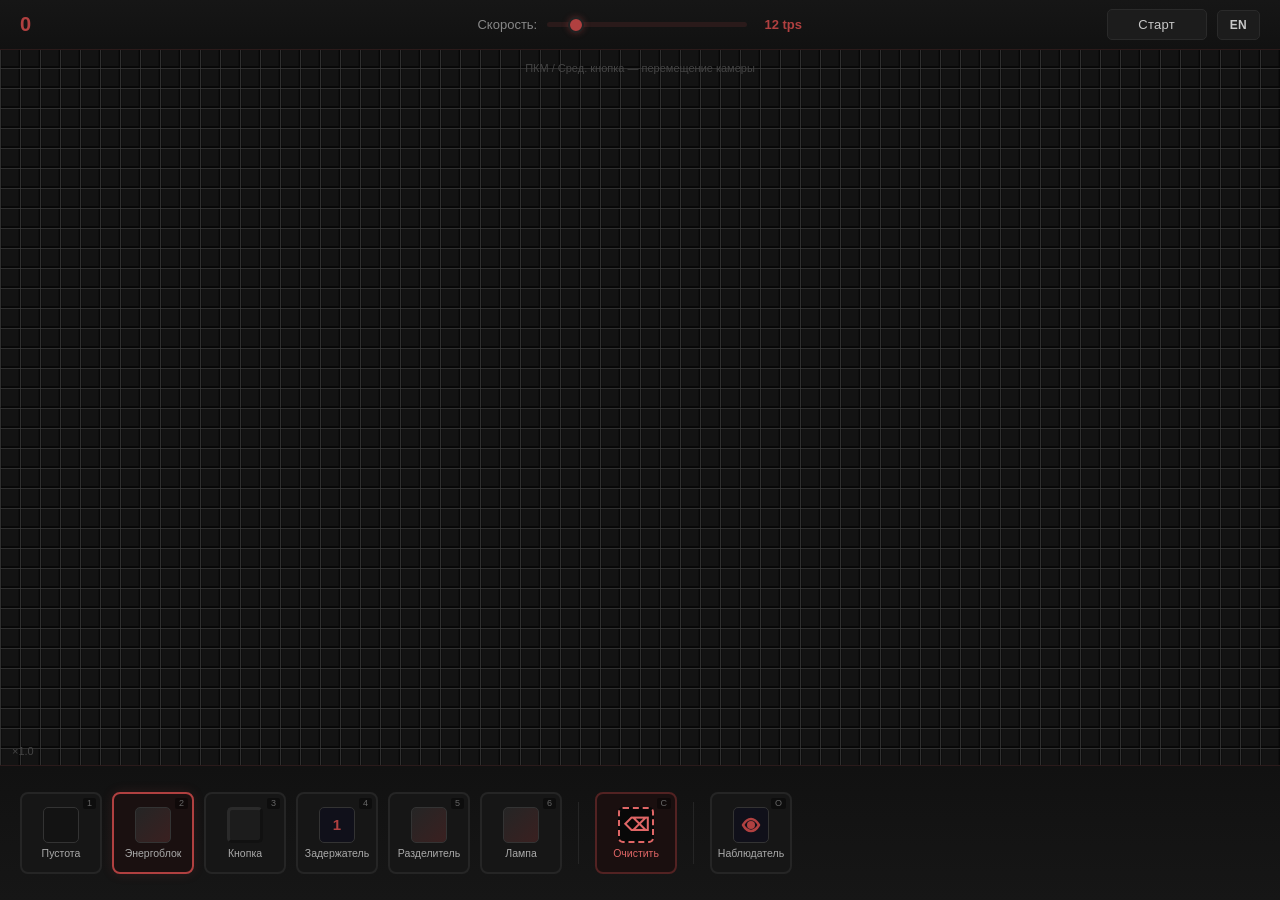
==== index.html @ 674f665b "Init Page" ====
<!DOCTYPE html>
<html lang="ru">
<head>
  <meta charset="UTF-8">
  <meta name="viewport" content="width=device-width, initial-scale=1.0">
  <title>DerEnots</title>
  <style>
    *, *::before, *::after {
      margin: 0;
      padding: 0;
      box-sizing: border-box;
    }
    html, body {
      width: 100%;
      height: 100%;
      overflow: hidden;
      font-family: 'Segoe UI', Tahoma, Geneva, Verdana, sans-serif;
      background: #0d0d0d;
      color: #c8c8c8;
      user-select: none;
    }
    #app {
      display: flex;
      flex-direction: column;
      width: 100%;
      height: 100%;
    }
    #top-panel {
      height: 50px;
      min-height: 50px;
      display: flex;
      align-items: center;
      justify-content: space-between;
      padding: 0 20px;
      background: linear-gradient(180deg, #161616, #111);
      border-bottom: 1px solid #2a1a1a;
      z-index: 20;
      flex-shrink: 0;
    }
    #tick-counter {
      font-size: 20px;
      font-weight: 700;
      color: #b04040;
      min-width: 160px;
      letter-spacing: 0.5px;
      font-variant-numeric: tabular-nums;
    }
    #speed-wrap {
      display: flex;
      align-items: center;
      gap: 10px;
    }
    #speed-wrap label {
      font-size: 13px;
      color: #888;
    }
    #speed-slider {
      -webkit-appearance: none;
      appearance: none;
      width: 200px;
      height: 5px;
      border-radius: 3px;
      background: #2a1a1a;
      outline: none;
      cursor: pointer;
    }
    #speed-slider::-webkit-slider-thumb {
      -webkit-appearance: none;
      width: 16px;
      height: 16px;
      border-radius: 50%;
      background: #b04040;
      cursor: pointer;
      border: 2px solid #222;
      box-shadow: 0 0 6px rgba(176,64,64,0.4);
    }
    #speed-slider::-moz-range-thumb {
      width: 16px;
      height: 16px;
      border-radius: 50%;
      background: #b04040;
      cursor: pointer;
      border: 2px solid #222;
    }
    #speed-val {
      font-size: 13px;
      color: #b04040;
      min-width: 52px;
      text-align: center;
      font-weight: 600;
    }
    #top-right {
      display: flex;
      align-items: center;
      gap: 10px;
    }
    .btn {
      padding: 7px 20px;
      border: 1px solid #2a2a2a;
      border-radius: 5px;
      background: #1c1c1c;
      color: #c8c8c8;
      font-size: 13px;
      cursor: pointer;
      transition: all .15s ease;
      font-weight: 500;
      letter-spacing: 0.3px;
    }
    .btn:hover {
      background: #282828;
      border-color: #b04040;
    }
    .btn:active {
      transform: scale(0.96);
    }
    .btn-run {
      min-width: 100px;
    }
    .btn-run.running {
      background: #b04040;
      color: #fff;
      border-color: #c05050;
      box-shadow: 0 0 10px rgba(176,64,64,0.3);
    }
    #lang-btn {
      padding: 7px 12px;
      font-size: 12px;
      font-weight: 600;
    }
    #canvas-wrap {
      flex: 1;
      position: relative;
      overflow: hidden;
      background: #080808;
      cursor: crosshair;
    }
    #game-canvas {
      display: block;
      position: absolute;
      top: 0;
      left: 0;
      image-rendering: pixelated;
    }
    #bottom-panel {
      height: 15%;
      min-height: 110px;
      max-height: 145px;
      display: flex;
      align-items: center;
      gap: 10px;
      padding: 10px 20px;
      background: linear-gradient(0deg, #161616, #111);
      border-top: 1px solid #2a1a1a;
      z-index: 20;
      flex-shrink: 0;
      overflow-x: auto;
      overflow-y: hidden;
    }
    .brush-card, .obs-card, .clear-btn {
      display: flex;
      flex-direction: column;
      align-items: center;
      justify-content: center;
      width: 82px;
      min-width: 82px;
      height: 82px;
      border: 2px solid #252525;
      border-radius: 8px;
      background: #161616;
      cursor: pointer;
      transition: all .15s ease;
      gap: 4px;
      position: relative;
    }
    .brush-card:hover, .obs-card:hover {
      border-color: #555;
      transform: scale(1.04);
    }
    .brush-card:active, .obs-card:active, .clear-btn:active {
      transform: scale(0.95);
    }
    .brush-card.selected {
      border-color: #b04040;
      background: #1a1010;
      box-shadow: 0 0 12px rgba(176,64,64,0.15);
    }
    .brush-card.active, .obs-card.active {
      border-color: #b04040;
      background: #1a1010;
      box-shadow: 0 0 12px rgba(176,64,64,0.15);
    }
    .brush-prev, .obs-prev {
      width: 36px;
      height: 36px;
      border-radius: 5px;
      border: 1px solid #333;
      flex-shrink: 0;
      display: flex;
      align-items: center;
      justify-content: center;
    }
    .obs-prev {
      background: #10101a;
    }
    .brush-name, .obs-name {
      font-size: 10.5px;
      color: #aaa;
      text-align: center;
      line-height: 1.2;
      max-width: 72px;
      word-wrap: break-word;
    }
    .brush-key, .obs-key, .clear-key {
      position: absolute;
      top: 4px;
      right: 4px;
      font-size: 9px;
      color: #666;
      background: rgba(0,0,0,.4);
      padding: 1px 4px;
      border-radius: 2px;
      line-height: 1;
    }
    .clear-btn {
      border: 2px solid #522222;
      background: #1a0f0f;
      color: #e06666;
    }
    .clear-btn:hover {
      border-color: #c04040;
      color: #ff7777;
    }
    .clear-btn .clear-prev {
      width: 36px;
      height: 36px;
      border-radius: 5px;
      border: 2px dashed #e06666;
      background: #080808;
      display: flex;
      align-items: center;
      justify-content: center;
      font-size: 18px;
      font-weight: 700;
    }
    .sep {
      width: 1px;
      height: 62px;
      background: #252525;
      flex-shrink: 0;
      margin: 0 6px;
    }
    #block-edit {
      display: none;
      position: absolute;
      z-index: 60;
      background: #1a1a1a;
      border: 1px solid #b04040;
      border-radius: 8px;
      padding: 16px 20px;
      min-width: 240px;
      box-shadow: 0 8px 28px rgba(0,0,0,0.75), 0 0 18px rgba(176,64,64,0.15);
    }
    #block-edit.show {
      display: block;
      animation: popIn .2s ease;
    }
    @keyframes popIn {
      from { opacity: 0; transform: scale(0.9); }
      to { opacity: 1; transform: scale(1); }
    }
    #edit-title {
      font-size: 13.5px;
      color: #b04040;
      margin-bottom: 12px;
      font-weight: 600;
    }
    .ed-row {
      display: flex;
      align-items: center;
      justify-content: space-between;
      gap: 12px;
      margin-bottom: 8px;
    }
    .ed-row label {
      font-size: 12.5px;
      color: #bbb;
    }
    .ed-dir-container {
      display: grid;
      grid-template-columns: repeat(4,1fr);
      gap: 6px;
      margin: 12px 0;
    }
    .ed-dir-btn {
      width: 42px;
      height: 42px;
      border: 2px solid #333;
      border-radius: 6px;
      background: #111;
      color: #c8c8c8;
      font-size: 22px;
      display: flex;
      align-items: center;
      justify-content: center;
      cursor: pointer;
      transition: .15s;
    }
    .ed-dir-btn.active {
      border-color: #b04040;
      background: #2a1010;
      box-shadow: 0 0 8px rgba(176,64,64,0.4);
    }
    .ed-close {
      position: absolute;
      top: 8px;
      right: 12px;
      cursor: pointer;
      color: #666;
      font-size: 20px;
      line-height: 1;
      font-weight: 300;
    }
    .ed-close:hover {
      color: #b04040;
    }
    .ed-slider {
      width: 110px;
      -webkit-appearance: none;
      appearance: none;
      height: 4px;
      background: #2a1a1a;
      border-radius: 2px;
      outline: none;
    }
    .ed-slider::-webkit-slider-thumb {
      -webkit-appearance: none;
      width: 14px;
      height: 14px;
      border-radius: 50%;
      background: #b04040;
      cursor: pointer;
      border: 2px solid #1a1a1a;
    }
    #coords {
      position: absolute;
      bottom: 8px;
      right: 12px;
      font-size: 11px;
      color: #444;
      z-index: 5;
      pointer-events: none;
      font-variant-numeric: tabular-nums;
    }
    #zoom-info {
      position: absolute;
      bottom: 8px;
      left: 12px;
      font-size: 11px;
      color: #444;
      z-index: 5;
      pointer-events: none;
    }
    #pan-hint {
      position: absolute;
      top: 12px;
      left: 50%;
      transform: translateX(-50%);
      font-size: 11px;
      color: #444;
      z-index: 5;
      pointer-events: none;
      opacity: 0;
      transition: opacity .3s;
    }
    #pan-hint.show {
      opacity: 1;
    }
    ::-webkit-scrollbar {
      height: 5px;
    }
    ::-webkit-scrollbar-track {
      background: transparent;
    }
    ::-webkit-scrollbar-thumb {
      background: #2a2a2a;
      border-radius: 3px;
    }
  </style>
</head>
<body>
  <div id="app">
    <div id="top-panel">
      <div id="tick-counter">0</div>
      <div id="speed-wrap">
        <label id="lbl-speed"></label>
        <input type="range" id="speed-slider" min="1" max="100" value="12">
        <span id="speed-val">12 tps</span>
      </div>
      <div id="top-right">
        <button class="btn btn-run" id="btn-run"></button>
        <button class="btn" id="lang-btn">EN</button>
      </div>
    </div>
    <div id="canvas-wrap">
      <canvas id="game-canvas"></canvas>
      <div id="block-edit">
        <span class="ed-close" id="ed-close">×</span>
        <h4 id="edit-title"></h4>
        <div id="edit-body"></div>
      </div>
      <div id="coords"></div>
      <div id="zoom-info"></div>
      <div id="pan-hint"></div>
    </div>
    <div id="bottom-panel"></div>
  </div>

  <script>
    "use strict";

    const I18N = {
      ru: {
        speed: "Скорость:", start: "Старт", stop: "Стоп",
        empty: "Пустота", energy: "Энергоблок", button: "Кнопка", delayer: "Задержатель", clear: "Очистить",
        observer: "Наблюдатель", on: "Вкл", off: "Выкл", pressed: "Нажата", notPressed: "Не нажата",
        delay: "Задержка", ticks: "тик.", status: "Статус",
        editEnergy: "Энергоблок", editButton: "Кнопка", editDelayer: "Задержатель", editLamp: "Лампа",
        separator: "Разделитель", lamp: "Лампа",
        panHint: "ПКМ / Сред. кнопка — перемещение камеры",
        clearConfirm: "Очистить всё поле?"
      },
      en: {
        speed: "Speed:", start: "Start", stop: "Stop",
        empty: "Empty", energy: "Energy", button: "Button", delayer: "Delayer", clear: "Clear",
        observer: "Observer", on: "On", off: "Off", pressed: "Pressed", notPressed: "Released",
        delay: "Delay", ticks: "ticks", status: "Status",
        editEnergy: "Energy Block", editButton: "Button", editDelayer: "Delayer", editLamp: "Lamp",
        separator: "Separator", lamp: "Lamp",
        panHint: "RMB / Middle btn — pan camera",
        clearConfirm: "Clear entire field?"
      }
    };

    let lang = "ru";
    const t = k => I18N[lang][k] || k;

    const GRID = 1000;
    const BCELL = 20;
    const ZMIN = 0.5;
    const ZMAX = 3;
    const ID_EMPTY = 0;
    const ID_ENERGY = 1;
    const ID_BUTTON = 2;
    const ID_DELAY = 3;
    const ID_SEPARATOR = 4;
    const ID_LAMP = 5;

    let wasm = null;
    let gamePtr = null;
    const gridId = new Uint8Array(GRID * GRID);
    const gridSt = new Uint8Array(GRID * GRID);
    const separatorDir = new Uint8Array(GRID * GRID);

    function gIdx(x, y) { return y * GRID + x; }
    function getCell(x, y) { const i = gIdx(x, y); return {id: gridId[i], status: gridSt[i]}; }
    function setCell(x, y, id, st) { const i = gIdx(x, y); gridId[i] = id; gridSt[i] = st; }

    let cam = { x: 500, y: 500, zoom: 1 };
    const BRUSHES = [
      {id: 0, st: 0, key: "empty", hotkey: "1"},
      {id: 1, st: 10, key: "energy", hotkey: "2"},
      {id: 2, st: 0, key: "button", hotkey: "3"},
      {id: 3, st: 1, key: "delayer", hotkey: "4"},
      {id: 4, st: 0, key: "separator", hotkey: "5"},
      {id: 5, st: 0, key: "lamp", hotkey: "6"}
    ];

    let selBrush = 1;
    let obsMode = false;
    let lastEnergyDir = 10;
    let running = false;
    let tickTimer = null;
    let tps = 12;
    let curTick = 0;

    let panning = false;
    let panBtn = -1;
    let panPrev = {x: 0, y: 0};
    let drawing = false;
    let drawStart = null;
    let drawMoved = false;
    let ctrlKey = false;
    let lineOrigin = null;
    let hoverGx = -1, hoverGy = -1;

    async function loadWasm() {
      try {
        const r = await fetch("game.wasm");
        if (!r.ok) throw new Error("HTTP " + r.status);
        const buf = await r.arrayBuffer();
        const {instance} = await WebAssembly.instantiate(buf, {env: {}});
        wasm = instance.exports;
        initWasmGame();
      } catch (e) {
        console.warn("[WASM] game.wasm not available — UI-only mode.", e.message);
      }
    }

    function initWasmGame() {
      if (!wasm) return;
      if (gamePtr) wasm.GameStop(gamePtr);
      gamePtr = wasm.GameInit();
      pushGridToWasm();
    }

    function pushGridToWasm() {
      if (!wasm || !gamePtr) return;
      for (let y = 0; y < GRID; y++) {
        for (let x = 0; x < GRID; x++) {
          const i = gIdx(x, y);
          if (gridId[i] !== 0) {
            wasm.GameUpdate(gamePtr, x, y, gridId[i], gridSt[i]);
          }
        }
      }
    }

    function wasmUpdate(x, y, id, st) {
      if (!wasm || !gamePtr) return;
      wasm.GameUpdate(gamePtr, x, y, id, st);
    }

    function wasmTick() {
      if (!wasm || !gamePtr) return;
      try {
        const ptr = wasm.GameTick(gamePtr);
        const len = wasm.getArrayLen();
        const bsz = wasm.getNewTickBlockSize();
        curTick = wasm.getNumTick();
        if (len > 0 && ptr) {
          const dv = new DataView(wasm.memory.buffer, ptr, len * bsz);
          for (let i = 0; i < len; i++) {
            const o = i * bsz;
            const cx = dv.getUint32(o, true);
            const cy = dv.getUint32(o + 4, true);
            const ns = dv.getUint8(o + 8);
            if (cx >= 0 && cx < GRID && cy >= 0 && cy < GRID) {
              gridSt[gIdx(cx, cy)] = ns;
            }
          }
          wasm.freeArray();
        }
      } catch (err) {
        console.error("[WASM] Error in GameTick:", err);
      }
      document.getElementById("tick-counter").textContent = curTick.toLocaleString("ru-RU");
      render();
    }

    function wasmStop() {
      if (!wasm || !gamePtr) return;
      wasm.GameStop(gamePtr);
      gamePtr = null;
    }

    function getAutoDir(gx, gy) {
      const neighbors = [
        {dx: -1, dy: 0, dir: 40},
        {dx: 1, dy: 0, dir: 20},
        {dx: 0, dy: -1, dir: 30},
        {dx: 0, dy: 1, dir: 10}
      ];
      for (let n of neighbors) {
        const nx = gx + n.dx;
        const ny = gy + n.dy;
        if (nx >= 0 && nx < GRID && ny >= 0 && ny < GRID && getCell(nx, ny).id !== ID_EMPTY) {
          return n.dir;
        }
      }
      return 10;
    }

    function getRemainingTime(gx, gy) {
      if (!wasm || !gamePtr) return gridSt[gIdx(gx, gy)] || 0;
      try {
        return wasm.getTimeDalye(gamePtr, gx, gy);
      } catch (e) {
        return gridSt[gIdx(gx, gy)] || 0;
      }
    }

    const cvs = document.getElementById("game-canvas");
    const ctx = cvs.getContext("2d");
    const wrap = document.getElementById("canvas-wrap");

    function resize() {
      cvs.width = wrap.clientWidth;
      cvs.height = wrap.clientHeight;
      render();
    }
    window.addEventListener("resize", resize);

    function cellPx() { return BCELL * cam.zoom; }
    function camOffset() {
      const cs = cellPx();
      return { x: cam.x * cs - cvs.width / 2, y: cam.y * cs - cvs.height / 2 };
    }
    function visibleRange() {
      const cs = cellPx();
      const o = camOffset();
      return {
        x0: Math.max(0, Math.floor(o.x / cs)),
        y0: Math.max(0, Math.floor(o.y / cs)),
        x1: Math.min(GRID, Math.ceil((o.x + cvs.width) / cs)),
        y1: Math.min(GRID, Math.ceil((o.y + cvs.height) / cs))
      };
    }

    function render() {
      const W = cvs.width;
      const H = cvs.height;
      if (!W || !H) return;
      const cs = cellPx();
      const o = camOffset();
      const v = visibleRange();
      ctx.fillStyle = "#080808";
      ctx.fillRect(0, 0, W, H);
      const pad = Math.max(0.5, cs * 0.07);
      const inner = cs - pad * 2;

      for (let gy = v.y0; gy < v.y1; gy++) {
        for (let gx = v.x0; gx < v.x1; gx++) {
          const px = gx * cs - o.x;
          const py = gy * cs - o.y;
          const i = gIdx(gx, gy);
          renderCell(px, py, cs, pad, inner, gx, gy, gridId[i], gridSt[i]);
        }
      }

      if (cs >= 8) {
        ctx.strokeStyle = cs >= 16 ? "rgba(55,55,55,0.85)" : "rgba(40,40,40,0.6)";
        ctx.lineWidth = 1;
        ctx.beginPath();
        const x0scr = v.x0 * cs - o.x;
        const x1scr = v.x1 * cs - o.x;
        const y0scr = v.y0 * cs - o.y;
        const y1scr = v.y1 * cs - o.y;
        for (let gx = v.x0; gx <= v.x1; gx++) {
          const sx = Math.round(gx * cs - o.x) + 0.5;
          ctx.moveTo(sx, y0scr);
          ctx.lineTo(sx, y1scr);
        }
        for (let gy = v.y0; gy <= v.y1; gy++) {
          const sy = Math.round(gy * cs - o.y) + 0.5;
          ctx.moveTo(x0scr, sy);
          ctx.lineTo(x1scr, sy);
        }
        ctx.stroke();
      }

      if (hoverGx >= 0 && hoverGy >= 0) {
        const hpx = hoverGx * cs - o.x;
        const hpy = hoverGy * cs - o.y;
        ctx.save();
        ctx.strokeStyle = "rgba(176,64,64,0.6)";
        ctx.lineWidth = 2.5;
        ctx.strokeRect(hpx + 1, hpy + 1, cs - 2, cs - 2);
        ctx.restore();
      }

      if (ctrlKey && drawing && lineOrigin) {
        const sx = lineOrigin.x * cs - o.x + cs / 2;
        const sy = lineOrigin.y * cs - o.y + cs / 2;
        const ex = hoverGx * cs - o.x + cs / 2;
        const ey = hoverGy * cs - o.y + cs / 2;
        ctx.save();
        ctx.strokeStyle = "rgba(176,64,64,0.55)";
        ctx.lineWidth = 2;
        ctx.setLineDash([6, 4]);
        ctx.beginPath();
        ctx.moveTo(sx, sy);
        ctx.lineTo(ex, ey);
        ctx.stroke();
        ctx.restore();
      }

      document.getElementById("zoom-info").textContent = `×${cam.zoom.toFixed(1)}`;
    }

    function renderCell(px, py, cs, pad, inner, gx, gy, id, st) {
      switch (id) {
        case ID_EMPTY:
          ctx.fillStyle = "#131313";
          ctx.fillRect(px + pad, py + pad, inner, inner);
          break;
        case ID_ENERGY: {
          const dirCode = Math.floor(st / 10) || 1;
          const isOn = (st % 10) === 1;
          if (isOn) {
            ctx.save();
            const gr = ctx.createRadialGradient(px + cs / 2, py + cs / 2, inner * 0.08, px + cs / 2, py + cs / 2, inner * 0.65);
            gr.addColorStop(0, "#ff5050");
            gr.addColorStop(0.5, "#d03030");
            gr.addColorStop(1, "#3a1010");
            ctx.fillStyle = gr;
            ctx.fillRect(px + pad, py + pad, inner, inner);
            ctx.shadowColor = "#ff4040";
            ctx.shadowBlur = cs * 0.5;
            ctx.fillStyle = "rgba(255,80,80,0.25)";
            ctx.fillRect(px + pad + 1, py + pad + 1, inner - 2, inner - 2);
            ctx.restore();
          } else {
            ctx.fillStyle = "#282828";
            ctx.fillRect(px + pad, py + pad, inner, inner);
            ctx.strokeStyle = "#353535";
            ctx.lineWidth = 1;
            ctx.strokeRect(px + pad + 0.5, py + pad + 0.5, inner - 1, inner - 1);
          }
          if (cs >= 14) {
            ctx.save();
            ctx.translate(px + cs / 2, py + cs / 2);
            const size = Math.max(8, inner * 0.38);
            ctx.strokeStyle = isOn ? "#ffdddd" : "#777777";
            ctx.lineWidth = Math.max(2.5, inner * 0.09);
            ctx.lineCap = "round";
            ctx.lineJoin = "round";
            ctx.beginPath();
            if (dirCode === 1) {
              ctx.moveTo(0, size * 0.7);
              ctx.lineTo(0, -size * 0.85);
              ctx.moveTo(-size * 0.55, -size * 0.25);
              ctx.lineTo(0, -size * 0.85);
              ctx.lineTo(size * 0.55, -size * 0.25);
            } else if (dirCode === 2) {
              ctx.moveTo(size * 0.7, 0);
              ctx.lineTo(-size * 0.85, 0);
              ctx.moveTo(-size * 0.25, -size * 0.55);
              ctx.lineTo(-size * 0.85, 0);
              ctx.lineTo(-size * 0.25, size * 0.55);
            } else if (dirCode === 3) {
              ctx.moveTo(0, -size * 0.7);
              ctx.lineTo(0, size * 0.85);
              ctx.moveTo(-size * 0.55, size * 0.25);
              ctx.lineTo(0, size * 0.85);
              ctx.lineTo(size * 0.55, size * 0.25);
            } else if (dirCode === 4) {
              ctx.moveTo(-size * 0.7, 0);
              ctx.lineTo(size * 0.85, 0);
              ctx.moveTo(size * 0.25, -size * 0.55);
              ctx.lineTo(size * 0.85, 0);
              ctx.lineTo(size * 0.25, size * 0.55);
            }
            ctx.stroke();
            ctx.restore();
          }
          break;
        }
        case ID_BUTTON: {
          const base = (st % 10 === 1) ? "#803030" : "#1c1c1c";
          ctx.fillStyle = base;
          ctx.fillRect(px + pad, py + pad, inner, inner);
          const hp = inner * 0.18;
          ctx.fillStyle = (st % 10 === 1) ? "#a04545" : "#2a2a2a";
          ctx.fillRect(px + pad, py + pad, inner, hp);
          ctx.fillRect(px + pad, py + pad, hp, inner);
          ctx.fillStyle = "rgba(0,0,0,0.35)";
          ctx.fillRect(px + pad + inner - hp, py + pad, hp, inner);
          ctx.fillRect(px + pad, py + pad + inner - hp, inner, hp);
          break;
        }
        case ID_DELAY:
          ctx.fillStyle = "#10101a";
          ctx.fillRect(px + pad, py + pad, inner, inner);
          if (cs >= 10) {
            ctx.fillStyle = "#b04040";
            const fs = Math.max(7, inner * 0.48);
            ctx.font = `bold ${fs}px sans-serif`;
            ctx.textAlign = "center";
            ctx.textBaseline = "middle";
            ctx.fillText(String(getRemainingTime(gx, gy)), px + cs / 2, py + cs / 2 + 1);
          }
          break;
        case ID_SEPARATOR: {
          const isOn = st !== 0;
          let dirCode = separatorDir[gIdx(gx, gy)] || getAutoDir(gx, gy);
          if (isOn) {
            ctx.save();
            const gr = ctx.createRadialGradient(px + cs / 2, py + cs / 2, inner * 0.08, px + cs / 2, py + cs / 2, inner * 0.65);
            gr.addColorStop(0, "#ff5050");
            gr.addColorStop(0.5, "#d03030");
            gr.addColorStop(1, "#3a1010");
            ctx.fillStyle = gr;
            ctx.fillRect(px + pad, py + pad, inner, inner);
            ctx.shadowColor = "#ff4040";
            ctx.shadowBlur = cs * 0.5;
            ctx.fillStyle = "rgba(255,80,80,0.25)";
            ctx.fillRect(px + pad + 1, py + pad + 1, inner - 2, inner - 2);
            ctx.restore();
          } else {
            ctx.fillStyle = "#282828";
            ctx.fillRect(px + pad, py + pad, inner, inner);
            ctx.strokeStyle = "#353535";
            ctx.lineWidth = 1;
            ctx.strokeRect(px + pad + 0.5, py + pad + 0.5, inner - 1, inner - 1);
          }
          if (cs >= 14) {
            ctx.save();
            ctx.translate(px + cs / 2, py + cs / 2);
            const size = Math.max(8, inner * 0.38);
            ctx.strokeStyle = isOn ? "#ffdddd" : "#777777";
            ctx.lineWidth = Math.max(2.5, inner * 0.09);
            ctx.lineCap = "round";
            ctx.lineJoin = "round";
            const drawArrow = (dCode) => {
              ctx.save();
              ctx.beginPath();
              if (dCode === 10) {
                ctx.moveTo(0, size * 0.7);
                ctx.lineTo(0, -size * 0.85);
                ctx.moveTo(-size * 0.55, -size * 0.25);
                ctx.lineTo(0, -size * 0.85);
                ctx.lineTo(size * 0.55, -size * 0.25);
              } else if (dCode === 20) {
                ctx.moveTo(size * 0.7, 0);
                ctx.lineTo(-size * 0.85, 0);
                ctx.moveTo(-size * 0.25, -size * 0.55);
                ctx.lineTo(-size * 0.85, 0);
                ctx.lineTo(-size * 0.25, size * 0.55);
              } else if (dCode === 30) {
                ctx.moveTo(0, -size * 0.7);
                ctx.lineTo(0, size * 0.85);
                ctx.moveTo(-size * 0.55, size * 0.25);
                ctx.lineTo(0, size * 0.85);
                ctx.lineTo(size * 0.55, size * 0.25);
              } else if (dCode === 40) {
                ctx.moveTo(-size * 0.7, 0);
                ctx.lineTo(size * 0.85, 0);
                ctx.moveTo(size * 0.25, -size * 0.55);
                ctx.lineTo(size * 0.85, 0);
                ctx.lineTo(size * 0.25, size * 0.55);
              }
              ctx.stroke();
              ctx.restore();
            };
            drawArrow(dirCode);
            let leftDir = 20, rightDir = 40;
            if (dirCode === 10) { leftDir = 20; rightDir = 40; }
            else if (dirCode === 20) { leftDir = 30; rightDir = 10; }
            else if (dirCode === 30) { leftDir = 40; rightDir = 20; }
            else if (dirCode === 40) { leftDir = 10; rightDir = 30; }
            drawArrow(leftDir);
            drawArrow(rightDir);
            ctx.restore();
          }
          break;
        }
        case ID_LAMP: {
          const isOn = st === 1;
          if (isOn) {
            ctx.save();
            const gr = ctx.createRadialGradient(px + cs / 2, py + cs / 2, inner * 0.1, px + cs / 2, py + cs / 2, inner * 0.75);
            gr.addColorStop(0, "#ff7070");
            gr.addColorStop(0.55, "#e05050");
            gr.addColorStop(1, "#2a1010");
            ctx.fillStyle = gr;
            ctx.fillRect(px + pad, py + pad, inner, inner);
            ctx.shadowColor = "#ff7070";
            ctx.shadowBlur = cs * 0.65;
            ctx.fillStyle = "rgba(255,120,120,0.35)";
            ctx.fillRect(px + pad + 2, py + pad + 2, inner - 4, inner - 4);
            ctx.restore();
          } else {
            ctx.fillStyle = "#222222";
            ctx.fillRect(px + pad, py + pad, inner, inner);
            ctx.strokeStyle = "#3a3a3a";
            ctx.lineWidth = 1.5;
            ctx.strokeRect(px + pad + 0.5, py + pad + 0.5, inner - 1, inner - 1);
          }
          break;
        }
      }
    }

    wrap.addEventListener("contextmenu", e => e.preventDefault());

    let editEl = document.getElementById("block-edit");

    function openEdit(gx, gy, mx, my) {
      const c = getCell(gx, gy);
      if (c.id === 0 || c.id === ID_SEPARATOR) return;
      const titleEl = document.getElementById("edit-title");
      const bodyEl = document.getElementById("edit-body");
      bodyEl.innerHTML = "";
      if (c.id === ID_ENERGY) {
        titleEl.textContent = t("editEnergy");
        const dir = Math.floor(c.status / 10) * 10 || 10;
        const isOnNow = (c.status % 10) === 1;
        addToggleRow(bodyEl, t("status"), isOnNow, v => {
          const ns = dir + (v ? 1 : 0);
          setCell(gx, gy, c.id, ns);
          wasmUpdate(gx, gy, c.id, ns);
          render();
          openEdit(gx, gy, mx, my);
        }, () => isOnNow ? t("on") : t("off"));
        const dirRow = document.createElement("div");
        dirRow.style.marginTop = "14px";
        dirRow.innerHTML = `<div style="font-size:12.5px;color:#bbb;margin-bottom:8px">Направление:</div>`;
        const container = document.createElement("div");
        container.style.display = "grid";
        container.style.gridTemplateColumns = "repeat(4,1fr)";
        container.style.gap = "6px";
        [{code:10,sym:"↑"},{code:20,sym:"←"},{code:30,sym:"↓"},{code:40,sym:"→"}].forEach(d => {
          const btn = document.createElement("button");
          btn.className = "ed-dir-btn" + (dir === d.code ? " active" : "");
          btn.textContent = d.sym;
          btn.onclick = () => {
            lastEnergyDir = d.code;
            const newSt = d.code + (isOnNow ? 1 : 0);
            setCell(gx, gy, c.id, newSt);
            wasmUpdate(gx, gy, c.id, newSt);
            render();
            openEdit(gx, gy, mx, my);
          };
          container.appendChild(btn);
        });
        dirRow.appendChild(container);
        bodyEl.appendChild(dirRow);
      } else if (c.id === ID_BUTTON || c.id === ID_LAMP) {
        titleEl.textContent = c.id === ID_LAMP ? t("editLamp") : t("editButton");
        addToggleRow(bodyEl, t("status"), c.status === 1, v => {
          const ns = v ? 1 : 0;
          setCell(gx, gy, c.id, ns);
          wasmUpdate(gx, gy, c.id, ns);
          render();
        }, () => c.status === 1 ? t("on") : t("off"));
      } else if (c.id === ID_DELAY) {
        titleEl.textContent = t("editDelayer");
        addSliderRow(bodyEl, t("delay"), 1, 255, c.status || 1, v => {
          setCell(gx, gy, c.id, v);
          wasmUpdate(gx, gy, c.id, v);
          render();
        });
      }
      const wr = wrap.getBoundingClientRect();
      let l = mx - wr.left + 12;
      let tp = my - wr.top + 12;
      if (l + 260 > wr.width) l = mx - wr.left - 260;
      if (tp + 140 > wr.height) tp = my - wr.top - 140;
      editEl.style.left = l + "px";
      editEl.style.top = tp + "px";
      editEl.classList.add("show");
    }

    function addToggleRow(parent, label, initVal, onChange, textFn) {
      const row = document.createElement("div");
      row.className = "ed-row";
      const lbl = document.createElement("label");
      lbl.textContent = label + ":";
      const btn = document.createElement("button");
      btn.className = "btn" + (initVal ? " active" : "");
      btn.textContent = textFn();
      btn.style.minWidth = "78px";
      btn.onclick = () => {
        const nv = !btn.classList.contains("active");
        onChange(nv);
        btn.classList.toggle("active", nv);
        btn.textContent = textFn();
      };
      row.append(lbl, btn);
      parent.appendChild(row);
    }

    function addSliderRow(parent, label, min, max, initVal, onChange) {
      const row = document.createElement("div");
      row.className = "ed-row";
      const lbl = document.createElement("label");
      lbl.textContent = label + ":";
      const sl = document.createElement("input");
      sl.type = "range";
      sl.className = "ed-slider";
      sl.min = min;
      sl.max = max;
      sl.value = initVal;
      const vspan = document.createElement("span");
      vspan.style.cssText = "font-size:12.5px;color:#b04040;min-width:26px;text-align:center;font-weight:600";
      vspan.textContent = initVal;
      sl.oninput = () => {
        vspan.textContent = sl.value;
        onChange(parseInt(sl.value));
      };
      row.append(lbl, sl, vspan);
      parent.appendChild(row);
    }

    function closeEdit() {
      editEl.classList.remove("show");
    }

    document.getElementById("ed-close").addEventListener("click", closeEdit);
    document.addEventListener("keydown", e => {
      if (e.key === "Escape") closeEdit();
    });
    editEl.addEventListener("mousedown", e => e.stopPropagation());

    function validG(x, y) {
      return x >= 0 && x < GRID && y >= 0 && y < GRID;
    }

    wrap.addEventListener("mousedown", e => {
      if (e.button === 2 || e.button === 1) {
        panning = true;
        panBtn = e.button;
        panPrev = {x: e.clientX, y: e.clientY};
        wrap.style.cursor = "grabbing";
        e.preventDefault();
        return;
      }
      if (e.button !== 0) return;
      if (editEl.classList.contains("show") && editEl.contains(e.target)) return;
      closeEdit();
      const g = screenToGrid(e.clientX, e.clientY);
      drawStart = {sx: e.clientX, sy: e.clientY, gx: g.x, gy: g.y};
      drawMoved = false;
      drawing = true;
      if (ctrlKey) {
        lineOrigin = g;
        return;
      }
      if (!obsMode && validG(g.x, g.y)) placeBlock(g.x, g.y);
    });

    function screenToGrid(sx, sy) {
      const rect = wrap.getBoundingClientRect();
      const lx = sx - rect.left;
      const ly = sy - rect.top;
      const cs = cellPx();
      const o = camOffset();
      return {
        x: Math.floor((lx + o.x) / cs),
        y: Math.floor((ly + o.y) / cs)
      };
    }

    window.addEventListener("mousemove", e => {
      if (panning) {
        const dx = e.clientX - panPrev.x;
        const dy = e.clientY - panPrev.y;
        const cs = cellPx();
        cam.x -= dx / cs;
        cam.y -= dy / cs;
        cam.x = Math.max(cvs.width / (2 * cs), Math.min(GRID - cvs.width / (2 * cs), cam.x));
        cam.y = Math.max(cvs.height / (2 * cs), Math.min(GRID - cvs.height / (2 * cs), cam.y));
        panPrev = {x: e.clientX, y: e.clientY};
        render();
      }
    });

    window.addEventListener("mouseup", e => {
      if (panning && e.button === panBtn) {
        panning = false;
        panBtn = -1;
        wrap.style.cursor = "crosshair";
      }
    });

    wrap.addEventListener("mousemove", e => {
      const g = screenToGrid(e.clientX, e.clientY);
      if (validG(g.x, g.y)) {
        hoverGx = g.x;
        hoverGy = g.y;
        document.getElementById("coords").textContent = `(${g.x}, ${g.y})`;
      } else {
        hoverGx = hoverGy = -1;
      }
      if (!drawing) {
        render();
        return;
      }
      if (drawStart) {
        const d = Math.hypot(e.clientX - drawStart.sx, e.clientY - drawStart.sy);
        if (d > 3) drawMoved = true;
      }
      if (obsMode) {
        render();
        return;
      }
      if (ctrlKey && lineOrigin) {
        render();
        return;
      }
      if (drawMoved && validG(g.x, g.y) && !ctrlKey) {
        placeBlock(g.x, g.y);
        render();
      }
    });

    wrap.addEventListener("mouseup", e => {
      if (e.button !== 0 || !drawing) return;
      drawing = false;
      if (lineOrigin && !obsMode) {
        const g = screenToGrid(e.clientX, e.clientY);
        if (validG(g.x, g.y)) bresenham(lineOrigin.x, lineOrigin.y, g.x, g.y);
        lineOrigin = null;
      }
      drawStart = null;
      drawMoved = false;
      render();
    });

    wrap.addEventListener("dblclick", e => {
      if (e.button !== 0 || obsMode) return;
      const g = screenToGrid(e.clientX, e.clientY);
      if (validG(g.x, g.y)) {
        const c = getCell(g.x, g.y);
        if (c.id !== 0 && c.id !== ID_SEPARATOR) openEdit(g.x, g.y, e.clientX, e.clientY);
      }
    });

    wrap.addEventListener("mouseleave", () => {
      hoverGx = hoverGy = -1;
      drawing = false;
      drawStart = null;
      drawMoved = false;
      panning = false;
      wrap.style.cursor = "crosshair";
      render();
    });

    wrap.addEventListener("wheel", e => {
      e.preventDefault();
      const d = e.deltaY > 0 ? -0.15 : 0.15;
      const oldZ = cam.zoom;
      cam.zoom = Math.max(ZMIN, Math.min(ZMAX, cam.zoom + d));
      const g = screenToGrid(e.clientX, e.clientY);
      const f = cam.zoom / oldZ;
      cam.x = g.x + (cam.x - g.x) / f;
      cam.y = g.y + (cam.y - g.y) / f;
      render();
    }, {passive: false});

    document.addEventListener("keydown", e => {
      if (e.key === "Control") ctrlKey = true;
      if (e.key === "1") { selBrush = 0; buildBP(); }
      if (e.key === "2") { selBrush = 1; buildBP(); }
      if (e.key === "3") { selBrush = 2; buildBP(); }
      if (e.key === "4") { selBrush = 3; buildBP(); }
      if (e.key === "5") { selBrush = 4; buildBP(); }
      if (e.key === "6") { selBrush = 5; buildBP(); }
      if (e.key.toLowerCase() === "o") { obsMode = !obsMode; closeEdit(); buildBP(); }
      if (e.key.toLowerCase() === "c" || e.key === "Delete") { clearAll(); }
    });
    document.addEventListener("keyup", e => {
      if (e.key === "Control") ctrlKey = false;
    });

    let lastPlaced = null;
    function placeBlock(gx, gy) {
      if (!validG(gx, gy) || obsMode) return;
      if (lastPlaced && lastPlaced.x === gx && lastPlaced.y === gy) return;
      let b = {...BRUSHES[selBrush]};
      if (b.id === ID_ENERGY) b.st = lastEnergyDir;
      else if (b.id === ID_SEPARATOR) {
        const dir = getAutoDir(gx, gy);
        separatorDir[gIdx(gx, gy)] = dir;
        b.st = 0;
      }
      setCell(gx, gy, b.id, b.st);
      wasmUpdate(gx, gy, b.id, b.st);
      lastPlaced = {x: gx, y: gy};
      requestAnimationFrame(() => { lastPlaced = null; });
      render();
    }

    function bresenham(x0, y0, x1, y1) {
      const dx = Math.abs(x1 - x0);
      const dy = Math.abs(y1 - y0);
      const sx = x0 < x1 ? 1 : -1;
      const sy = y0 < y1 ? 1 : -1;
      let err = dx - dy;
      let cx = x0;
      let cy = y0;
      for (;;) {
        if (validG(cx, cy)) {
          let b = {...BRUSHES[selBrush]};
          if (b.id === ID_ENERGY) b.st = lastEnergyDir;
          else if (b.id === ID_SEPARATOR) {
            const dir = getAutoDir(cx, cy);
            separatorDir[gIdx(cx, cy)] = dir;
            b.st = 0;
          }
          setCell(cx, cy, b.id, b.st);
          wasmUpdate(cx, cy, b.id, b.st);
        }
        if (cx === x1 && cy === y1) break;
        const e2 = 2 * err;
        if (e2 > -dy) { err -= dy; cx += sx; }
        if (e2 < dx) { err += dx; cy += sy; }
      }
      render();
    }

    function clearAll() {
      if (!confirm(t("clearConfirm"))) return;
      gridId.fill(0);
      gridSt.fill(0);
      separatorDir.fill(0);
      if (wasm && gamePtr) {
        wasm.GameStop(gamePtr);
        gamePtr = wasm.GameInit();
      }
      render();
    }

    function stylePrev(el, b) {
      switch (b.id) {
        case 0:
          el.style.background = "#131313";
          break;
        case 1:
        case 4:
        case 5:
          el.style.background = "linear-gradient(135deg,#252525,#3a2020)";
          break;
        case 2:
          el.style.background = "#1c1c1c";
          el.style.borderTop = "3px solid #2a2a2a";
          el.style.borderLeft = "3px solid #2a2a2a";
          el.style.borderBottom = "3px solid #111";
          el.style.borderRight = "3px solid #111";
          break;
        case 3:
          el.style.cssText = "background:#10101a;display:flex;align-items:center;justify-content:center;font-size:15px;font-weight:700;color:#b04040;border-radius:5px;border:1px solid #333;width:36px;height:36px";
          el.textContent = "1";
          break;
      }
    }

    function buildBP() {
      const bp = document.getElementById("bottom-panel");
      bp.innerHTML = "";
      BRUSHES.forEach((b, i) => {
        const card = document.createElement("div");
        card.className = "brush-card" + (selBrush === i ? " selected" : "");
        const prev = document.createElement("div");
        prev.className = "brush-prev";
        stylePrev(prev, b);
        const nm = document.createElement("div");
        nm.className = "brush-name";
        nm.textContent = t(b.key);
        const keyLabel = document.createElement("div");
        keyLabel.className = "brush-key";
        keyLabel.textContent = b.hotkey;
        card.append(prev, nm, keyLabel);
        card.onclick = () => {
          selBrush = i;
          buildBP();
        };
        bp.appendChild(card);
      });

      const sep1 = document.createElement("div");
      sep1.className = "sep";
      bp.appendChild(sep1);

      const clearCard = document.createElement("div");
      clearCard.className = "clear-btn";
      const cprev = document.createElement("div");
      cprev.className = "clear-prev";
      cprev.textContent = "⌫";
      const cname = document.createElement("div");
      cname.className = "brush-name";
      cname.textContent = t("clear");
      cname.style.color = "#e06666";
      const ckey = document.createElement("div");
      ckey.className = "clear-key";
      ckey.textContent = "C";
      clearCard.append(cprev, cname, ckey);
      clearCard.onclick = clearAll;
      bp.appendChild(clearCard);

      const sep2 = document.createElement("div");
      sep2.className = "sep";
      bp.appendChild(sep2);

      const obsCard = document.createElement("div");
      obsCard.className = "obs-card" + (obsMode ? " active" : "");
      const obsPrev = document.createElement("div");
      obsPrev.className = "obs-prev";
      obsPrev.innerHTML = `<svg width="28" height="28" viewBox="0 0 28 28" fill="none" xmlns="http://www.w3.org/2000/svg"><path d="M14 8C9.5 8 6 14 6 14C6 14 9.5 20 14 20C18.5 20 22 14 22 14C22 14 18.5 8 14 8Z" stroke="#b04040" stroke-width="2.5" stroke-linejoin="round"/><circle cx="14" cy="14" r="4" fill="#b04040"/></svg>`;
      const obsName = document.createElement("div");
      obsName.className = "obs-name";
      obsName.textContent = t("observer");
      const obsKey = document.createElement("div");
      obsKey.className = "obs-key";
      obsKey.textContent = "O";
      obsCard.append(obsPrev, obsName, obsKey);
      obsCard.onclick = () => {
        obsMode = !obsMode;
        closeEdit();
        buildBP();
      };
      bp.appendChild(obsCard);
    }

    const speedSlider = document.getElementById("speed-slider");
    const speedValEl = document.getElementById("speed-val");
    const btnRun = document.getElementById("btn-run");

    speedSlider.addEventListener("input", () => {
      tps = parseInt(speedSlider.value);
      speedValEl.textContent = tps + " tps";
      if (running) {
        clearInterval(tickTimer);
        tickTimer = setInterval(wasmTick, 1000 / tps);
      }
    });

    btnRun.addEventListener("click", () => {
      if (!running) startGame();
      else stopGame();
    });

    function startGame() {
      if (!gamePtr) initWasmGame();
      running = true;
      btnRun.textContent = t("stop");
      btnRun.classList.add("running");
      tickTimer = setInterval(wasmTick, 1000 / tps);
    }

    function stopGame() {
      running = false;
      clearInterval(tickTimer);
      tickTimer = null;
      btnRun.textContent = t("start");
      btnRun.classList.remove("running");
      wasmStop();
      initWasmGame();
    }

    document.getElementById("lang-btn").addEventListener("click", () => {
      lang = lang === "ru" ? "en" : "ru";
      document.getElementById("lang-btn").textContent = lang === "ru" ? "EN" : "RU";
      document.documentElement.lang = lang;
      applyLang();
    });

    function applyLang() {
      document.getElementById("lbl-speed").textContent = t("speed");
      btnRun.textContent = running ? t("stop") : t("start");
      document.getElementById("pan-hint").textContent = t("panHint");
      buildBP();
    }

    (function boot() {
      resize();
      applyLang();
      loadWasm();
      const h = document.getElementById("pan-hint");
      h.classList.add("show");
      setTimeout(() => h.classList.remove("show"), 4000);
      buildBP();
    })();
  </script>
</body>
</html>
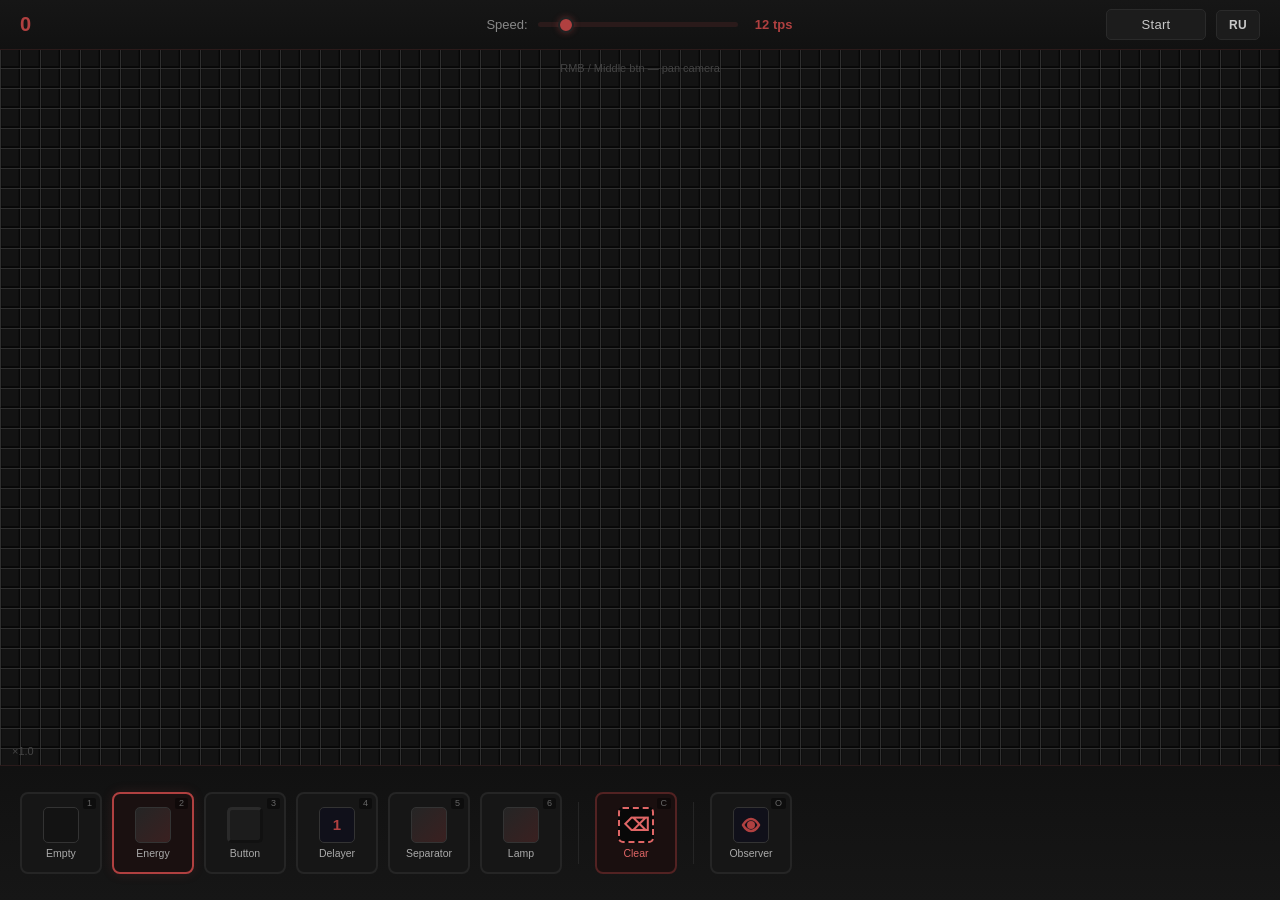
==== commit ae87065d: "Switch defolt lang EN and add hotkey on energyblock" ====
--- a/index.html
+++ b/index.html
@@ -1,702 +1,675 @@
 <!DOCTYPE html>
-<html lang="ru">
-<head>
-  <meta charset="UTF-8">
-  <meta name="viewport" content="width=device-width, initial-scale=1.0">
-  <title>DerEnots</title>
-  <style>
-    *, *::before, *::after {
-      margin: 0;
-      padding: 0;
-      box-sizing: border-box;
-    }
-    html, body {
-      width: 100%;
-      height: 100%;
-      overflow: hidden;
-      font-family: 'Segoe UI', Tahoma, Geneva, Verdana, sans-serif;
-      background: #0d0d0d;
-      color: #c8c8c8;
-      user-select: none;
-    }
-    #app {
-      display: flex;
-      flex-direction: column;
-      width: 100%;
-      height: 100%;
-    }
-    #top-panel {
-      height: 50px;
-      min-height: 50px;
-      display: flex;
-      align-items: center;
-      justify-content: space-between;
-      padding: 0 20px;
-      background: linear-gradient(180deg, #161616, #111);
-      border-bottom: 1px solid #2a1a1a;
-      z-index: 20;
-      flex-shrink: 0;
-    }
-    #tick-counter {
-      font-size: 20px;
-      font-weight: 700;
-      color: #b04040;
-      min-width: 160px;
-      letter-spacing: 0.5px;
-      font-variant-numeric: tabular-nums;
-    }
-    #speed-wrap {
-      display: flex;
-      align-items: center;
-      gap: 10px;
-    }
-    #speed-wrap label {
-      font-size: 13px;
-      color: #888;
-    }
-    #speed-slider {
-      -webkit-appearance: none;
-      appearance: none;
-      width: 200px;
-      height: 5px;
-      border-radius: 3px;
-      background: #2a1a1a;
-      outline: none;
-      cursor: pointer;
-    }
-    #speed-slider::-webkit-slider-thumb {
-      -webkit-appearance: none;
-      width: 16px;
-      height: 16px;
-      border-radius: 50%;
-      background: #b04040;
-      cursor: pointer;
-      border: 2px solid #222;
-      box-shadow: 0 0 6px rgba(176,64,64,0.4);
-    }
-    #speed-slider::-moz-range-thumb {
-      width: 16px;
-      height: 16px;
-      border-radius: 50%;
-      background: #b04040;
-      cursor: pointer;
-      border: 2px solid #222;
-    }
-    #speed-val {
-      font-size: 13px;
-      color: #b04040;
-      min-width: 52px;
-      text-align: center;
-      font-weight: 600;
-    }
-    #top-right {
-      display: flex;
-      align-items: center;
-      gap: 10px;
-    }
-    .btn {
-      padding: 7px 20px;
-      border: 1px solid #2a2a2a;
-      border-radius: 5px;
-      background: #1c1c1c;
-      color: #c8c8c8;
-      font-size: 13px;
-      cursor: pointer;
-      transition: all .15s ease;
-      font-weight: 500;
-      letter-spacing: 0.3px;
-    }
-    .btn:hover {
-      background: #282828;
-      border-color: #b04040;
-    }
-    .btn:active {
-      transform: scale(0.96);
-    }
-    .btn-run {
-      min-width: 100px;
-    }
-    .btn-run.running {
-      background: #b04040;
-      color: #fff;
-      border-color: #c05050;
-      box-shadow: 0 0 10px rgba(176,64,64,0.3);
-    }
-    #lang-btn {
-      padding: 7px 12px;
-      font-size: 12px;
-      font-weight: 600;
-    }
-    #canvas-wrap {
-      flex: 1;
-      position: relative;
-      overflow: hidden;
-      background: #080808;
-      cursor: crosshair;
-    }
-    #game-canvas {
-      display: block;
-      position: absolute;
-      top: 0;
-      left: 0;
-      image-rendering: pixelated;
-    }
-    #bottom-panel {
-      height: 15%;
-      min-height: 110px;
-      max-height: 145px;
-      display: flex;
-      align-items: center;
-      gap: 10px;
-      padding: 10px 20px;
-      background: linear-gradient(0deg, #161616, #111);
-      border-top: 1px solid #2a1a1a;
-      z-index: 20;
-      flex-shrink: 0;
-      overflow-x: auto;
-      overflow-y: hidden;
-    }
-    .brush-card, .obs-card, .clear-btn {
-      display: flex;
-      flex-direction: column;
-      align-items: center;
-      justify-content: center;
-      width: 82px;
-      min-width: 82px;
-      height: 82px;
-      border: 2px solid #252525;
-      border-radius: 8px;
-      background: #161616;
-      cursor: pointer;
-      transition: all .15s ease;
-      gap: 4px;
-      position: relative;
-    }
-    .brush-card:hover, .obs-card:hover {
-      border-color: #555;
-      transform: scale(1.04);
-    }
-    .brush-card:active, .obs-card:active, .clear-btn:active {
-      transform: scale(0.95);
-    }
-    .brush-card.selected {
-      border-color: #b04040;
-      background: #1a1010;
-      box-shadow: 0 0 12px rgba(176,64,64,0.15);
-    }
-    .brush-card.active, .obs-card.active {
-      border-color: #b04040;
-      background: #1a1010;
-      box-shadow: 0 0 12px rgba(176,64,64,0.15);
-    }
-    .brush-prev, .obs-prev {
-      width: 36px;
-      height: 36px;
-      border-radius: 5px;
-      border: 1px solid #333;
-      flex-shrink: 0;
-      display: flex;
-      align-items: center;
-      justify-content: center;
-    }
-    .obs-prev {
-      background: #10101a;
-    }
-    .brush-name, .obs-name {
-      font-size: 10.5px;
-      color: #aaa;
-      text-align: center;
-      line-height: 1.2;
-      max-width: 72px;
-      word-wrap: break-word;
-    }
-    .brush-key, .obs-key, .clear-key {
-      position: absolute;
-      top: 4px;
-      right: 4px;
-      font-size: 9px;
-      color: #666;
-      background: rgba(0,0,0,.4);
-      padding: 1px 4px;
-      border-radius: 2px;
-      line-height: 1;
-    }
-    .clear-btn {
-      border: 2px solid #522222;
-      background: #1a0f0f;
-      color: #e06666;
-    }
-    .clear-btn:hover {
-      border-color: #c04040;
-      color: #ff7777;
-    }
-    .clear-btn .clear-prev {
-      width: 36px;
-      height: 36px;
-      border-radius: 5px;
-      border: 2px dashed #e06666;
-      background: #080808;
-      display: flex;
-      align-items: center;
-      justify-content: center;
-      font-size: 18px;
-      font-weight: 700;
-    }
-    .sep {
-      width: 1px;
-      height: 62px;
-      background: #252525;
-      flex-shrink: 0;
-      margin: 0 6px;
-    }
-    #block-edit {
-      display: none;
-      position: absolute;
-      z-index: 60;
-      background: #1a1a1a;
-      border: 1px solid #b04040;
-      border-radius: 8px;
-      padding: 16px 20px;
-      min-width: 240px;
-      box-shadow: 0 8px 28px rgba(0,0,0,0.75), 0 0 18px rgba(176,64,64,0.15);
-    }
-    #block-edit.show {
-      display: block;
-      animation: popIn .2s ease;
-    }
-    @keyframes popIn {
-      from { opacity: 0; transform: scale(0.9); }
-      to { opacity: 1; transform: scale(1); }
-    }
-    #edit-title {
-      font-size: 13.5px;
-      color: #b04040;
-      margin-bottom: 12px;
-      font-weight: 600;
-    }
-    .ed-row {
-      display: flex;
-      align-items: center;
-      justify-content: space-between;
-      gap: 12px;
-      margin-bottom: 8px;
-    }
-    .ed-row label {
-      font-size: 12.5px;
-      color: #bbb;
-    }
-    .ed-dir-container {
-      display: grid;
-      grid-template-columns: repeat(4,1fr);
-      gap: 6px;
-      margin: 12px 0;
-    }
-    .ed-dir-btn {
-      width: 42px;
-      height: 42px;
-      border: 2px solid #333;
-      border-radius: 6px;
-      background: #111;
-      color: #c8c8c8;
-      font-size: 22px;
-      display: flex;
-      align-items: center;
-      justify-content: center;
-      cursor: pointer;
-      transition: .15s;
-    }
-    .ed-dir-btn.active {
-      border-color: #b04040;
-      background: #2a1010;
-      box-shadow: 0 0 8px rgba(176,64,64,0.4);
-    }
-    .ed-close {
-      position: absolute;
-      top: 8px;
-      right: 12px;
-      cursor: pointer;
-      color: #666;
-      font-size: 20px;
-      line-height: 1;
-      font-weight: 300;
-    }
-    .ed-close:hover {
-      color: #b04040;
-    }
-    .ed-slider {
-      width: 110px;
-      -webkit-appearance: none;
-      appearance: none;
-      height: 4px;
-      background: #2a1a1a;
-      border-radius: 2px;
-      outline: none;
-    }
-    .ed-slider::-webkit-slider-thumb {
-      -webkit-appearance: none;
-      width: 14px;
-      height: 14px;
-      border-radius: 50%;
-      background: #b04040;
-      cursor: pointer;
-      border: 2px solid #1a1a1a;
-    }
-    #coords {
-      position: absolute;
-      bottom: 8px;
-      right: 12px;
-      font-size: 11px;
-      color: #444;
-      z-index: 5;
-      pointer-events: none;
-      font-variant-numeric: tabular-nums;
-    }
-    #zoom-info {
-      position: absolute;
-      bottom: 8px;
-      left: 12px;
-      font-size: 11px;
-      color: #444;
-      z-index: 5;
-      pointer-events: none;
-    }
-    #pan-hint {
-      position: absolute;
-      top: 12px;
-      left: 50%;
-      transform: translateX(-50%);
-      font-size: 11px;
-      color: #444;
-      z-index: 5;
-      pointer-events: none;
-      opacity: 0;
-      transition: opacity .3s;
-    }
-    #pan-hint.show {
-      opacity: 1;
-    }
-    ::-webkit-scrollbar {
-      height: 5px;
-    }
-    ::-webkit-scrollbar-track {
-      background: transparent;
-    }
-    ::-webkit-scrollbar-thumb {
-      background: #2a2a2a;
-      border-radius: 3px;
-    }
-  </style>
-</head>
-<body>
-  <div id="app">
-    <div id="top-panel">
-      <div id="tick-counter">0</div>
-      <div id="speed-wrap">
-        <label id="lbl-speed"></label>
-        <input type="range" id="speed-slider" min="1" max="100" value="12">
-        <span id="speed-val">12 tps</span>
-      </div>
-      <div id="top-right">
-        <button class="btn btn-run" id="btn-run"></button>
-        <button class="btn" id="lang-btn">EN</button>
-      </div>
-    </div>
-    <div id="canvas-wrap">
-      <canvas id="game-canvas"></canvas>
-      <div id="block-edit">
-        <span class="ed-close" id="ed-close">×</span>
-        <h4 id="edit-title"></h4>
-        <div id="edit-body"></div>
-      </div>
-      <div id="coords"></div>
-      <div id="zoom-info"></div>
-      <div id="pan-hint"></div>
-    </div>
-    <div id="bottom-panel"></div>
-  </div>
-
-  <script>
-    "use strict";
-
-    const I18N = {
-      ru: {
-        speed: "Скорость:", start: "Старт", stop: "Стоп",
-        empty: "Пустота", energy: "Энергоблок", button: "Кнопка", delayer: "Задержатель", clear: "Очистить",
-        observer: "Наблюдатель", on: "Вкл", off: "Выкл", pressed: "Нажата", notPressed: "Не нажата",
-        delay: "Задержка", ticks: "тик.", status: "Статус",
-        editEnergy: "Энергоблок", editButton: "Кнопка", editDelayer: "Задержатель", editLamp: "Лампа",
-        separator: "Разделитель", lamp: "Лампа",
-        panHint: "ПКМ / Сред. кнопка — перемещение камеры",
-        clearConfirm: "Очистить всё поле?"
-      },
-      en: {
-        speed: "Speed:", start: "Start", stop: "Stop",
-        empty: "Empty", energy: "Energy", button: "Button", delayer: "Delayer", clear: "Clear",
-        observer: "Observer", on: "On", off: "Off", pressed: "Pressed", notPressed: "Released",
-        delay: "Delay", ticks: "ticks", status: "Status",
-        editEnergy: "Energy Block", editButton: "Button", editDelayer: "Delayer", editLamp: "Lamp",
-        separator: "Separator", lamp: "Lamp",
-        panHint: "RMB / Middle btn — pan camera",
-        clearConfirm: "Clear entire field?"
-      }
-    };
-
-    let lang = "ru";
-    const t = k => I18N[lang][k] || k;
-
-    const GRID = 1000;
-    const BCELL = 20;
-    const ZMIN = 0.5;
-    const ZMAX = 3;
-    const ID_EMPTY = 0;
-    const ID_ENERGY = 1;
-    const ID_BUTTON = 2;
-    const ID_DELAY = 3;
-    const ID_SEPARATOR = 4;
-    const ID_LAMP = 5;
-
-    let wasm = null;
-    let gamePtr = null;
-    const gridId = new Uint8Array(GRID * GRID);
-    const gridSt = new Uint8Array(GRID * GRID);
-    const separatorDir = new Uint8Array(GRID * GRID);
-
-    function gIdx(x, y) { return y * GRID + x; }
-    function getCell(x, y) { const i = gIdx(x, y); return {id: gridId[i], status: gridSt[i]}; }
-    function setCell(x, y, id, st) { const i = gIdx(x, y); gridId[i] = id; gridSt[i] = st; }
-
-    let cam = { x: 500, y: 500, zoom: 1 };
-    const BRUSHES = [
-      {id: 0, st: 0, key: "empty", hotkey: "1"},
-      {id: 1, st: 10, key: "energy", hotkey: "2"},
-      {id: 2, st: 0, key: "button", hotkey: "3"},
-      {id: 3, st: 1, key: "delayer", hotkey: "4"},
-      {id: 4, st: 0, key: "separator", hotkey: "5"},
-      {id: 5, st: 0, key: "lamp", hotkey: "6"}
-    ];
-
-    let selBrush = 1;
-    let obsMode = false;
-    let lastEnergyDir = 10;
-    let running = false;
-    let tickTimer = null;
-    let tps = 12;
-    let curTick = 0;
-
-    let panning = false;
-    let panBtn = -1;
-    let panPrev = {x: 0, y: 0};
-    let drawing = false;
-    let drawStart = null;
-    let drawMoved = false;
-    let ctrlKey = false;
-    let lineOrigin = null;
-    let hoverGx = -1, hoverGy = -1;
-
-    async function loadWasm() {
-      try {
-        const r = await fetch("game.wasm");
-        if (!r.ok) throw new Error("HTTP " + r.status);
-        const buf = await r.arrayBuffer();
-        const {instance} = await WebAssembly.instantiate(buf, {env: {}});
-        wasm = instance.exports;
-        initWasmGame();
-      } catch (e) {
-        console.warn("[WASM] game.wasm not available — UI-only mode.", e.message);
-      }
-    }
-
-    function initWasmGame() {
-      if (!wasm) return;
-      if (gamePtr) wasm.GameStop(gamePtr);
-      gamePtr = wasm.GameInit();
-      pushGridToWasm();
-    }
-
-    function pushGridToWasm() {
-      if (!wasm || !gamePtr) return;
-      for (let y = 0; y < GRID; y++) {
-        for (let x = 0; x < GRID; x++) {
-          const i = gIdx(x, y);
-          if (gridId[i] !== 0) {
+<html lang="en">
+    <head>
+        <meta charset="UTF-8">
+        <meta name="viewport" content="width=device-width, initial-scale=1.0">
+        <title>DerEnots</title>
+        <style>
+            *, *::before, *::after {
+            margin: 0;
+            padding: 0;
+            box-sizing: border-box;
+            }
+            html, body {
+            width: 100%;
+            height: 100%;
+            overflow: hidden;
+            font-family: 'Segoe UI', Tahoma, Geneva, Verdana, sans-serif;
+            background: #0d0d0d;
+            color: #c8c8c8;
+            user-select: none;
+            }
+            #app {
+            display: flex;
+            flex-direction: column;
+            width: 100%;
+            height: 100%;
+            }
+            #top-panel {
+            height: 50px;
+            min-height: 50px;
+            display: flex;
+            align-items: center;
+            justify-content: space-between;
+            padding: 0 20px;
+            background: linear-gradient(180deg, #161616, #111);
+            border-bottom: 1px solid #2a1a1a;
+            z-index: 20;
+            flex-shrink: 0;
+            }
+            #tick-counter {
+            font-size: 20px;
+            font-weight: 700;
+            color: #b04040;
+            min-width: 160px;
+            letter-spacing: 0.5px;
+            font-variant-numeric: tabular-nums;
+            }
+            #speed-wrap {
+            display: flex;
+            align-items: center;
+            gap: 10px;
+            }
+            #speed-wrap label {
+            font-size: 13px;
+            color: #888;
+            }
+            #speed-slider {
+            -webkit-appearance: none;
+            appearance: none;
+            width: 200px;
+            height: 5px;
+            border-radius: 3px;
+            background: #2a1a1a;
+            outline: none;
+            cursor: pointer;
+            }
+            #speed-slider::-webkit-slider-thumb {
+            -webkit-appearance: none;
+            width: 16px;
+            height: 16px;
+            border-radius: 50%;
+            background: #b04040;
+            cursor: pointer;
+            border: 2px solid #222;
+            box-shadow: 0 0 6px rgba(176,64,64,0.4);
+            }
+            #speed-slider::-moz-range-thumb {
+            width: 16px;
+            height: 16px;
+            border-radius: 50%;
+            background: #b04040;
+            cursor: pointer;
+            border: 2px solid #222;
+            }
+            #speed-val {
+            font-size: 13px;
+            color: #b04040;
+            min-width: 52px;
+            text-align: center;
+            font-weight: 600;
+            }
+            #top-right {
+            display: flex;
+            align-items: center;
+            gap: 10px;
+            }
+            .btn {
+            padding: 7px 20px;
+            border: 1px solid #2a2a2a;
+            border-radius: 5px;
+            background: #1c1c1c;
+            color: #c8c8c8;
+            font-size: 13px;
+            cursor: pointer;
+            transition: all .15s ease;
+            font-weight: 500;
+            letter-spacing: 0.3px;
+            }
+            .btn:hover {
+            background: #282828;
+            border-color: #b04040;
+            }
+            .btn:active {
+            transform: scale(0.96);
+            }
+            .btn-run {
+            min-width: 100px;
+            }
+            .btn-run.running {
+            background: #b04040;
+            color: #fff;
+            border-color: #c05050;
+            box-shadow: 0 0 10px rgba(176,64,64,0.3);
+            }
+            #lang-btn {
+            padding: 7px 12px;
+            font-size: 12px;
+            font-weight: 600;
+            }
+            #canvas-wrap {
+            flex: 1;
+            position: relative;
+            overflow: hidden;
+            background: #080808;
+            cursor: crosshair;
+            }
+            #game-canvas {
+            display: block;
+            position: absolute;
+            top: 0;
+            left: 0;
+            image-rendering: pixelated;
+            }
+            #bottom-panel {
+            height: 15%;
+            min-height: 110px;
+            max-height: 145px;
+            display: flex;
+            align-items: center;
+            gap: 10px;
+            padding: 10px 20px;
+            background: linear-gradient(0deg, #161616, #111);
+            border-top: 1px solid #2a1a1a;
+            z-index: 20;
+            flex-shrink: 0;
+            overflow-x: auto;
+            overflow-y: hidden;
+            }
+            .brush-card, .obs-card, .clear-btn {
+            display: flex;
+            flex-direction: column;
+            align-items: center;
+            justify-content: center;
+            width: 82px;
+            min-width: 82px;
+            height: 82px;
+            border: 2px solid #252525;
+            border-radius: 8px;
+            background: #161616;
+            cursor: pointer;
+            transition: all .15s ease;
+            gap: 4px;
+            position: relative;
+            }
+            .brush-card:hover, .obs-card:hover {
+            border-color: #555;
+            transform: scale(1.04);
+            }
+            .brush-card:active, .obs-card:active, .clear-btn:active {
+            transform: scale(0.95);
+            }
+            .brush-card.selected {
+            border-color: #b04040;
+            background: #1a1010;
+            box-shadow: 0 0 12px rgba(176,64,64,0.15);
+            }
+            .brush-card.active, .obs-card.active {
+            border-color: #b04040;
+            background: #1a1010;
+            box-shadow: 0 0 12px rgba(176,64,64,0.15);
+            }
+            .brush-prev, .obs-prev {
+            width: 36px;
+            height: 36px;
+            border-radius: 5px;
+            border: 1px solid #333;
+            flex-shrink: 0;
+            display: flex;
+            align-items: center;
+            justify-content: center;
+            }
+            .obs-prev {
+            background: #10101a;
+            }
+            .brush-name, .obs-name {
+            font-size: 10.5px;
+            color: #aaa;
+            text-align: center;
+            line-height: 1.2;
+            max-width: 72px;
+            word-wrap: break-word;
+            }
+            .brush-key, .obs-key, .clear-key {
+            position: absolute;
+            top: 4px;
+            right: 4px;
+            font-size: 9px;
+            color: #666;
+            background: rgba(0,0,0,.4);
+            padding: 1px 4px;
+            border-radius: 2px;
+            line-height: 1;
+            }
+            .clear-btn {
+            border: 2px solid #522222;
+            background: #1a0f0f;
+            color: #e06666;
+            }
+            .clear-btn:hover {
+            border-color: #c04040;
+            color: #ff7777;
+            }
+            .clear-btn .clear-prev {
+            width: 36px;
+            height: 36px;
+            border-radius: 5px;
+            border: 2px dashed #e06666;
+            background: #080808;
+            display: flex;
+            align-items: center;
+            justify-content: center;
+            font-size: 18px;
+            font-weight: 700;
+            }
+            .sep {
+            width: 1px;
+            height: 62px;
+            background: #252525;
+            flex-shrink: 0;
+            margin: 0 6px;
+            }
+            #block-edit {
+            display: none;
+            position: absolute;
+            z-index: 60;
+            background: #1a1a1a;
+            border: 1px solid #b04040;
+            border-radius: 8px;
+            padding: 16px 20px;
+            min-width: 240px;
+            box-shadow: 0 8px 28px rgba(0,0,0,0.75), 0 0 18px rgba(176,64,64,0.15);
+            }
+            #block-edit.show {
+            display: block;
+            animation: popIn .2s ease;
+            }
+            @keyframes popIn {
+            from { opacity: 0; transform: scale(0.9); }
+            to { opacity: 1; transform: scale(1); }
+            }
+            #edit-title {
+            font-size: 13.5px;
+            color: #b04040;
+            margin-bottom: 12px;
+            font-weight: 600;
+            }
+            .ed-row {
+            display: flex;
+            align-items: center;
+            justify-content: space-between;
+            gap: 12px;
+            margin-bottom: 8px;
+            }
+            .ed-row label {
+            font-size: 12.5px;
+            color: #bbb;
+            }
+            .ed-dir-container {
+            display: grid;
+            grid-template-columns: repeat(4,1fr);
+            gap: 6px;
+            margin: 12px 0;
+            }
+            .ed-dir-btn {
+            width: 42px;
+            height: 42px;
+            border: 2px solid #333;
+            border-radius: 6px;
+            background: #111;
+            color: #c8c8c8;
+            font-size: 22px;
+            display: flex;
+            align-items: center;
+            justify-content: center;
+            cursor: pointer;
+            transition: .15s;
+            }
+            .ed-dir-btn.active {
+            border-color: #b04040;
+            background: #2a1010;
+            box-shadow: 0 0 8px rgba(176,64,64,0.4);
+            }
+            .ed-close {
+            position: absolute;
+            top: 8px;
+            right: 12px;
+            cursor: pointer;
+            color: #666;
+            font-size: 20px;
+            line-height: 1;
+            font-weight: 300;
+            }
+            .ed-close:hover {
+            color: #b04040;
+            }
+            .ed-slider {
+            width: 110px;
+            -webkit-appearance: none;
+            appearance: none;
+            height: 4px;
+            background: #2a1a1a;
+            border-radius: 2px;
+            outline: none;
+            }
+            .ed-slider::-webkit-slider-thumb {
+            -webkit-appearance: none;
+            width: 14px;
+            height: 14px;
+            border-radius: 50%;
+            background: #b04040;
+            cursor: pointer;
+            border: 2px solid #1a1a1a;
+            }
+            #coords {
+            position: absolute;
+            bottom: 8px;
+            right: 12px;
+            font-size: 11px;
+            color: #444;
+            z-index: 5;
+            pointer-events: none;
+            font-variant-numeric: tabular-nums;
+            }
+            #zoom-info {
+            position: absolute;
+            bottom: 8px;
+            left: 12px;
+            font-size: 11px;
+            color: #444;
+            z-index: 5;
+            pointer-events: none;
+            }
+            #pan-hint {
+            position: absolute;
+            top: 12px;
+            left: 50%;
+            transform: translateX(-50%);
+            font-size: 11px;
+            color: #444;
+            z-index: 5;
+            pointer-events: none;
+            opacity: 0;
+            transition: opacity .3s;
+            }
+            #pan-hint.show {
+            opacity: 1;
+            }
+            ::-webkit-scrollbar {
+            height: 5px;
+            }
+            ::-webkit-scrollbar-track {
+            background: transparent;
+            }
+            ::-webkit-scrollbar-thumb {
+            background: #2a2a2a;
+            border-radius: 3px;
+            }
+        </style>
+    </head>
+    <body>
+        <div id="app">
+            <div id="top-panel">
+                <div id="tick-counter">0</div>
+                <div id="speed-wrap">
+                    <label id="lbl-speed"></label>
+                    <input type="range" id="speed-slider" min="1" max="100" value="12">
+                    <span id="speed-val">12 tps</span>
+                </div>
+                <div id="top-right">
+                    <button class="btn btn-run" id="btn-run"></button>
+                    <button class="btn" id="lang-btn">RU</button>
+                </div>
+            </div>
+            <div id="canvas-wrap">
+                <canvas id="game-canvas"></canvas>
+                <div id="block-edit">
+                    <span class="ed-close" id="ed-close">×</span>
+                    <h4 id="edit-title"></h4>
+                    <div id="edit-body"></div>
+                </div>
+                <div id="coords"></div>
+                <div id="zoom-info"></div>
+                <div id="pan-hint"></div>
+            </div>
+            <div id="bottom-panel"></div>
+        </div>
+        <script>
+            "use strict";
+            const I18N = {
+            ru: {
+            speed: "Скорость:", start: "Старт", stop: "Стоп",
+            empty: "Пустота", energy: "Энергоблок", button: "Кнопка", delayer: "Задержатель", clear: "Очистить",
+            observer: "Наблюдатель", on: "Вкл", off: "Выкл", pressed: "Нажата", notPressed: "Не нажата",
+            delay: "Задержка", ticks: "тик.", status: "Статус",
+            editEnergy: "Энергоблок", editButton: "Кнопка", editDelayer: "Задержатель", editLamp: "Лампа",
+            separator: "Разделитель", lamp: "Лампа",
+            panHint: "ПКМ / Сред. кнопка — перемещение камеры",
+            clearConfirm: "Очистить всё поле?"
+                  },
+            en: {
+            speed: "Speed:", start: "Start", stop: "Stop",
+            empty: "Empty", energy: "Energy", button: "Button", delayer: "Delayer", clear: "Clear",
+            observer: "Observer", on: "On", off: "Off", pressed: "Pressed", notPressed: "Released",
+            delay: "Delay", ticks: "ticks", status: "Status",
+            editEnergy: "Energy Block", editButton: "Button", editDelayer: "Delayer", editLamp: "Lamp",
+            separator: "Separator", lamp: "Lamp",
+            panHint: "RMB / Middle btn — pan camera",
+            clearConfirm: "Clear entire field?"
+                  }
+                };
+            let lang = "en";
+            const t = k => I18N[lang][k] || k;
+            const GRID = 1000;
+            const BCELL = 20;
+            const ZMIN = 0.5;
+            const ZMAX = 3;
+            const ID_EMPTY = 0;
+            const ID_ENERGY = 1;
+            const ID_BUTTON = 2;
+            const ID_DELAY = 3;
+            const ID_SEPARATOR = 4;
+            const ID_LAMP = 5;
+            let wasm = null;
+            let gamePtr = null;
+            const gridId = new Uint8Array(GRID * GRID);
+            const gridSt = new Uint8Array(GRID * GRID);
+            const separatorDir = new Uint8Array(GRID * GRID);
+            function gIdx(x, y) { return y * GRID + x; }
+            function getCell(x, y) { const i = gIdx(x, y); return {id: gridId[i], status: gridSt[i]}; }
+            function setCell(x, y, id, st) { const i = gIdx(x, y); gridId[i] = id; gridSt[i] = st; }
+            let cam = { x: 500, y: 500, zoom: 1 };
+            const BRUSHES = [
+                  {id: 0, st: 0, key: "empty", hotkey: "1"},
+                  {id: 1, st: 10, key: "energy", hotkey: "2"},
+                  {id: 2, st: 0, key: "button", hotkey: "3"},
+                  {id: 3, st: 1, key: "delayer", hotkey: "4"},
+                  {id: 4, st: 0, key: "separator", hotkey: "5"},
+                  {id: 5, st: 0, key: "lamp", hotkey: "6"}
+                ];
+            let selBrush = 1;
+            let obsMode = false;
+            let lastEnergyDir = 10;
+            let running = false;
+            let tickTimer = null;
+            let tps = 12;
+            let curTick = 0;
+            let panning = false;
+            let panBtn = -1;
+            let panPrev = {x: 0, y: 0};
+            let drawing = false;
+            let drawStart = null;
+            let drawMoved = false;
+            let ctrlKey = false;
+            let lineOrigin = null;
+            let hoverGx = -1, hoverGy = -1;
+            async function loadWasm() {
+            try {
+            const r = await fetch("game.wasm");
+            if (!r.ok) throw new Error("HTTP " + r.status);
+            const buf = await r.arrayBuffer();
+            const {instance} = await WebAssembly.instantiate(buf, {env: {}});
+            wasm = instance.exports;
+            initWasmGame();
+                  } catch (e) {
+            console.warn("[WASM] game.wasm not available — UI-only mode.", e.message);
+                  }
+                }
+            function initWasmGame() {
+            if (!wasm) return;
+            if (gamePtr) wasm.GameStop(gamePtr);
+            gamePtr = wasm.GameInit();
+            pushGridToWasm();
+                }
+            function pushGridToWasm() {
+            if (!wasm || !gamePtr) return;
+            for (let y = 0; y < GRID; y++) {
+            for (let x = 0; x < GRID; x++) {
+            const i = gIdx(x, y);
+            if (gridId[i] !== 0) {
             wasm.GameUpdate(gamePtr, x, y, gridId[i], gridSt[i]);
-          }
-        }
-      }
-    }
-
-    function wasmUpdate(x, y, id, st) {
-      if (!wasm || !gamePtr) return;
-      wasm.GameUpdate(gamePtr, x, y, id, st);
-    }
-
-    function wasmTick() {
-      if (!wasm || !gamePtr) return;
-      try {
-        const ptr = wasm.GameTick(gamePtr);
-        const len = wasm.getArrayLen();
-        const bsz = wasm.getNewTickBlockSize();
-        curTick = wasm.getNumTick();
-        if (len > 0 && ptr) {
-          const dv = new DataView(wasm.memory.buffer, ptr, len * bsz);
-          for (let i = 0; i < len; i++) {
+                      }
+                    }
+                  }
+                }
+            function wasmUpdate(x, y, id, st) {
+            if (!wasm || !gamePtr) return;
+            wasm.GameUpdate(gamePtr, x, y, id, st);
+                }
+            function wasmTick() {
+            if (!wasm || !gamePtr) return;
+            try {
+            const ptr = wasm.GameTick(gamePtr);
+            const len = wasm.getArrayLen();
+            const bsz = wasm.getNewTickBlockSize();
+            curTick = wasm.getNumTick();
+            if (len > 0 && ptr) {
+            const dv = new DataView(wasm.memory.buffer, ptr, len * bsz);
+            for (let i = 0; i < len; i++) {
             const o = i * bsz;
             const cx = dv.getUint32(o, true);
             const cy = dv.getUint32(o + 4, true);
             const ns = dv.getUint8(o + 8);
             if (cx >= 0 && cx < GRID && cy >= 0 && cy < GRID) {
-              gridSt[gIdx(cx, cy)] = ns;
-            }
-          }
-          wasm.freeArray();
-        }
-      } catch (err) {
-        console.error("[WASM] Error in GameTick:", err);
-      }
-      document.getElementById("tick-counter").textContent = curTick.toLocaleString("ru-RU");
-      render();
-    }
-
-    function wasmStop() {
-      if (!wasm || !gamePtr) return;
-      wasm.GameStop(gamePtr);
-      gamePtr = null;
-    }
-
-    function getAutoDir(gx, gy) {
-      const neighbors = [
-        {dx: -1, dy: 0, dir: 40},
-        {dx: 1, dy: 0, dir: 20},
-        {dx: 0, dy: -1, dir: 30},
-        {dx: 0, dy: 1, dir: 10}
-      ];
-      for (let n of neighbors) {
-        const nx = gx + n.dx;
-        const ny = gy + n.dy;
-        if (nx >= 0 && nx < GRID && ny >= 0 && ny < GRID && getCell(nx, ny).id !== ID_EMPTY) {
-          return n.dir;
-        }
-      }
-      return 10;
-    }
-
-    function getRemainingTime(gx, gy) {
-      if (!wasm || !gamePtr) return gridSt[gIdx(gx, gy)] || 0;
-      try {
-        return wasm.getTimeDalye(gamePtr, gx, gy);
-      } catch (e) {
-        return gridSt[gIdx(gx, gy)] || 0;
-      }
-    }
-
-    const cvs = document.getElementById("game-canvas");
-    const ctx = cvs.getContext("2d");
-    const wrap = document.getElementById("canvas-wrap");
-
-    function resize() {
-      cvs.width = wrap.clientWidth;
-      cvs.height = wrap.clientHeight;
-      render();
-    }
-    window.addEventListener("resize", resize);
-
-    function cellPx() { return BCELL * cam.zoom; }
-    function camOffset() {
-      const cs = cellPx();
-      return { x: cam.x * cs - cvs.width / 2, y: cam.y * cs - cvs.height / 2 };
-    }
-    function visibleRange() {
-      const cs = cellPx();
-      const o = camOffset();
-      return {
-        x0: Math.max(0, Math.floor(o.x / cs)),
-        y0: Math.max(0, Math.floor(o.y / cs)),
-        x1: Math.min(GRID, Math.ceil((o.x + cvs.width) / cs)),
-        y1: Math.min(GRID, Math.ceil((o.y + cvs.height) / cs))
-      };
-    }
-
-    function render() {
-      const W = cvs.width;
-      const H = cvs.height;
-      if (!W || !H) return;
-      const cs = cellPx();
-      const o = camOffset();
-      const v = visibleRange();
-      ctx.fillStyle = "#080808";
-      ctx.fillRect(0, 0, W, H);
-      const pad = Math.max(0.5, cs * 0.07);
-      const inner = cs - pad * 2;
-
-      for (let gy = v.y0; gy < v.y1; gy++) {
-        for (let gx = v.x0; gx < v.x1; gx++) {
-          const px = gx * cs - o.x;
-          const py = gy * cs - o.y;
-          const i = gIdx(gx, gy);
-          renderCell(px, py, cs, pad, inner, gx, gy, gridId[i], gridSt[i]);
-        }
-      }
-
-      if (cs >= 8) {
-        ctx.strokeStyle = cs >= 16 ? "rgba(55,55,55,0.85)" : "rgba(40,40,40,0.6)";
-        ctx.lineWidth = 1;
-        ctx.beginPath();
-        const x0scr = v.x0 * cs - o.x;
-        const x1scr = v.x1 * cs - o.x;
-        const y0scr = v.y0 * cs - o.y;
-        const y1scr = v.y1 * cs - o.y;
-        for (let gx = v.x0; gx <= v.x1; gx++) {
-          const sx = Math.round(gx * cs - o.x) + 0.5;
-          ctx.moveTo(sx, y0scr);
-          ctx.lineTo(sx, y1scr);
-        }
-        for (let gy = v.y0; gy <= v.y1; gy++) {
-          const sy = Math.round(gy * cs - o.y) + 0.5;
-          ctx.moveTo(x0scr, sy);
-          ctx.lineTo(x1scr, sy);
-        }
-        ctx.stroke();
-      }
-
-      if (hoverGx >= 0 && hoverGy >= 0) {
-        const hpx = hoverGx * cs - o.x;
-        const hpy = hoverGy * cs - o.y;
-        ctx.save();
-        ctx.strokeStyle = "rgba(176,64,64,0.6)";
-        ctx.lineWidth = 2.5;
-        ctx.strokeRect(hpx + 1, hpy + 1, cs - 2, cs - 2);
-        ctx.restore();
-      }
-
-      if (ctrlKey && drawing && lineOrigin) {
-        const sx = lineOrigin.x * cs - o.x + cs / 2;
-        const sy = lineOrigin.y * cs - o.y + cs / 2;
-        const ex = hoverGx * cs - o.x + cs / 2;
-        const ey = hoverGy * cs - o.y + cs / 2;
-        ctx.save();
-        ctx.strokeStyle = "rgba(176,64,64,0.55)";
-        ctx.lineWidth = 2;
-        ctx.setLineDash([6, 4]);
-        ctx.beginPath();
-        ctx.moveTo(sx, sy);
-        ctx.lineTo(ex, ey);
-        ctx.stroke();
-        ctx.restore();
-      }
-
-      document.getElementById("zoom-info").textContent = `×${cam.zoom.toFixed(1)}`;
-    }
-
-    function renderCell(px, py, cs, pad, inner, gx, gy, id, st) {
-      switch (id) {
-        case ID_EMPTY:
-          ctx.fillStyle = "#131313";
-          ctx.fillRect(px + pad, py + pad, inner, inner);
-          break;
-        case ID_ENERGY: {
-          const dirCode = Math.floor(st / 10) || 1;
-          const isOn = (st % 10) === 1;
-          if (isOn) {
+            gridSt[gIdx(cx, cy)] = ns;
+                        }
+                      }
+            wasm.freeArray();
+                    }
+                  } catch (err) {
+            console.error("[WASM] Error in GameTick:", err);
+                  }
+            document.getElementById("tick-counter").textContent = curTick.toLocaleString("ru-RU");
+            render();
+                }
+            function wasmStop() {
+            if (!wasm || !gamePtr) return;
+            wasm.GameStop(gamePtr);
+            gamePtr = null;
+                }
+            function getAutoDir(gx, gy) {
+            const neighbors = [
+                    {dx: -1, dy: 0, dir: 40},
+                    {dx: 1, dy: 0, dir: 20},
+                    {dx: 0, dy: -1, dir: 30},
+                    {dx: 0, dy: 1, dir: 10}
+                  ];
+            for (let n of neighbors) {
+            const nx = gx + n.dx;
+            const ny = gy + n.dy;
+            if (nx >= 0 && nx < GRID && ny >= 0 && ny < GRID && getCell(nx, ny).id !== ID_EMPTY) {
+            return n.dir;
+                    }
+                  }
+            return 10;
+                }
+            function getRemainingTime(gx, gy) {
+            if (!wasm || !gamePtr) return gridSt[gIdx(gx, gy)] || 0;
+            try {
+            return wasm.getTimeDalye(gamePtr, gx, gy);
+                  } catch (e) {
+            return gridSt[gIdx(gx, gy)] || 0;
+                  }
+                }
+            const cvs = document.getElementById("game-canvas");
+            const ctx = cvs.getContext("2d");
+            const wrap = document.getElementById("canvas-wrap");
+            function resize() {
+            cvs.width = wrap.clientWidth;
+            cvs.height = wrap.clientHeight;
+            render();
+                }
+            window.addEventListener("resize", resize);
+            function cellPx() { return BCELL * cam.zoom; }
+            function camOffset() {
+            const cs = cellPx();
+            return { x: cam.x * cs - cvs.width / 2, y: cam.y * cs - cvs.height / 2 };
+                }
+            function visibleRange() {
+            const cs = cellPx();
+            const o = camOffset();
+            return {
+            x0: Math.max(0, Math.floor(o.x / cs)),
+            y0: Math.max(0, Math.floor(o.y / cs)),
+            x1: Math.min(GRID, Math.ceil((o.x + cvs.width) / cs)),
+            y1: Math.min(GRID, Math.ceil((o.y + cvs.height) / cs))
+                  };
+                }
+            function render() {
+            const W = cvs.width;
+            const H = cvs.height;
+            if (!W || !H) return;
+            const cs = cellPx();
+            const o = camOffset();
+            const v = visibleRange();
+            ctx.fillStyle = "#080808";
+            ctx.fillRect(0, 0, W, H);
+            const pad = Math.max(0.5, cs * 0.07);
+            const inner = cs - pad * 2;
+            for (let gy = v.y0; gy < v.y1; gy++) {
+            for (let gx = v.x0; gx < v.x1; gx++) {
+            const px = gx * cs - o.x;
+            const py = gy * cs - o.y;
+            const i = gIdx(gx, gy);
+            renderCell(px, py, cs, pad, inner, gx, gy, gridId[i], gridSt[i]);
+                    }
+                  }
+            if (cs >= 8) {
+            ctx.strokeStyle = cs >= 16 ? "rgba(55,55,55,0.85)" : "rgba(40,40,40,0.6)";
+            ctx.lineWidth = 1;
+            ctx.beginPath();
+            const x0scr = v.x0 * cs - o.x;
+            const x1scr = v.x1 * cs - o.x;
+            const y0scr = v.y0 * cs - o.y;
+            const y1scr = v.y1 * cs - o.y;
+            for (let gx = v.x0; gx <= v.x1; gx++) {
+            const sx = Math.round(gx * cs - o.x) + 0.5;
+            ctx.moveTo(sx, y0scr);
+            ctx.lineTo(sx, y1scr);
+                    }
+            for (let gy = v.y0; gy <= v.y1; gy++) {
+            const sy = Math.round(gy * cs - o.y) + 0.5;
+            ctx.moveTo(x0scr, sy);
+            ctx.lineTo(x1scr, sy);
+                    }
+            ctx.stroke();
+                  }
+            if (hoverGx >= 0 && hoverGy >= 0) {
+            const hpx = hoverGx * cs - o.x;
+            const hpy = hoverGy * cs - o.y;
+            ctx.save();
+            ctx.strokeStyle = "rgba(176,64,64,0.6)";
+            ctx.lineWidth = 2.5;
+            ctx.strokeRect(hpx + 1, hpy + 1, cs - 2, cs - 2);
+            ctx.restore();
+                  }
+            if (ctrlKey && drawing && lineOrigin) {
+            const sx = lineOrigin.x * cs - o.x + cs / 2;
+            const sy = lineOrigin.y * cs - o.y + cs / 2;
+            const ex = hoverGx * cs - o.x + cs / 2;
+            const ey = hoverGy * cs - o.y + cs / 2;
+            ctx.save();
+            ctx.strokeStyle = "rgba(176,64,64,0.55)";
+            ctx.lineWidth = 2;
+            ctx.setLineDash([6, 4]);
+            ctx.beginPath();
+            ctx.moveTo(sx, sy);
+            ctx.lineTo(ex, ey);
+            ctx.stroke();
+            ctx.restore();
+                  }
+            document.getElementById("zoom-info").textContent = `×${cam.zoom.toFixed(1)}`;
+                }
+            function renderCell(px, py, cs, pad, inner, gx, gy, id, st) {
+            switch (id) {
+            case ID_EMPTY:
+            ctx.fillStyle = "#131313";
+            ctx.fillRect(px + pad, py + pad, inner, inner);
+            break;
+            case ID_ENERGY: {
+            const dirCode = Math.floor(st / 10) || 1;
+            const isOn = (st % 10) === 1;
+            if (isOn) {
             ctx.save();
             const gr = ctx.createRadialGradient(px + cs / 2, py + cs / 2, inner * 0.08, px + cs / 2, py + cs / 2, inner * 0.65);
             gr.addColorStop(0, "#ff5050");
@@ -709,14 +682,14 @@
             ctx.fillStyle = "rgba(255,80,80,0.25)";
             ctx.fillRect(px + pad + 1, py + pad + 1, inner - 2, inner - 2);
             ctx.restore();
-          } else {
+                      } else {
             ctx.fillStyle = "#282828";
             ctx.fillRect(px + pad, py + pad, inner, inner);
             ctx.strokeStyle = "#353535";
             ctx.lineWidth = 1;
             ctx.strokeRect(px + pad + 0.5, py + pad + 0.5, inner - 1, inner - 1);
-          }
-          if (cs >= 14) {
+                      }
+            if (cs >= 14) {
             ctx.save();
             ctx.translate(px + cs / 2, py + cs / 2);
             const size = Math.max(8, inner * 0.38);
@@ -726,64 +699,64 @@
             ctx.lineJoin = "round";
             ctx.beginPath();
             if (dirCode === 1) {
-              ctx.moveTo(0, size * 0.7);
-              ctx.lineTo(0, -size * 0.85);
-              ctx.moveTo(-size * 0.55, -size * 0.25);
-              ctx.lineTo(0, -size * 0.85);
-              ctx.lineTo(size * 0.55, -size * 0.25);
-            } else if (dirCode === 2) {
-              ctx.moveTo(size * 0.7, 0);
-              ctx.lineTo(-size * 0.85, 0);
-              ctx.moveTo(-size * 0.25, -size * 0.55);
-              ctx.lineTo(-size * 0.85, 0);
-              ctx.lineTo(-size * 0.25, size * 0.55);
-            } else if (dirCode === 3) {
-              ctx.moveTo(0, -size * 0.7);
-              ctx.lineTo(0, size * 0.85);
-              ctx.moveTo(-size * 0.55, size * 0.25);
-              ctx.lineTo(0, size * 0.85);
-              ctx.lineTo(size * 0.55, size * 0.25);
-            } else if (dirCode === 4) {
-              ctx.moveTo(-size * 0.7, 0);
-              ctx.lineTo(size * 0.85, 0);
-              ctx.moveTo(size * 0.25, -size * 0.55);
-              ctx.lineTo(size * 0.85, 0);
-              ctx.lineTo(size * 0.25, size * 0.55);
-            }
+            ctx.moveTo(0, size * 0.7);
+            ctx.lineTo(0, -size * 0.85);
+            ctx.moveTo(-size * 0.55, -size * 0.25);
+            ctx.lineTo(0, -size * 0.85);
+            ctx.lineTo(size * 0.55, -size * 0.25);
+                        } else if (dirCode === 2) {
+            ctx.moveTo(size * 0.7, 0);
+            ctx.lineTo(-size * 0.85, 0);
+            ctx.moveTo(-size * 0.25, -size * 0.55);
+            ctx.lineTo(-size * 0.85, 0);
+            ctx.lineTo(-size * 0.25, size * 0.55);
+                        } else if (dirCode === 3) {
+            ctx.moveTo(0, -size * 0.7);
+            ctx.lineTo(0, size * 0.85);
+            ctx.moveTo(-size * 0.55, size * 0.25);
+            ctx.lineTo(0, size * 0.85);
+            ctx.lineTo(size * 0.55, size * 0.25);
+                        } else if (dirCode === 4) {
+            ctx.moveTo(-size * 0.7, 0);
+            ctx.lineTo(size * 0.85, 0);
+            ctx.moveTo(size * 0.25, -size * 0.55);
+            ctx.lineTo(size * 0.85, 0);
+            ctx.lineTo(size * 0.25, size * 0.55);
+                        }
             ctx.stroke();
             ctx.restore();
-          }
-          break;
-        }
-        case ID_BUTTON: {
-          const base = (st % 10 === 1) ? "#803030" : "#1c1c1c";
-          ctx.fillStyle = base;
-          ctx.fillRect(px + pad, py + pad, inner, inner);
-          const hp = inner * 0.18;
-          ctx.fillStyle = (st % 10 === 1) ? "#a04545" : "#2a2a2a";
-          ctx.fillRect(px + pad, py + pad, inner, hp);
-          ctx.fillRect(px + pad, py + pad, hp, inner);
-          ctx.fillStyle = "rgba(0,0,0,0.35)";
-          ctx.fillRect(px + pad + inner - hp, py + pad, hp, inner);
-          ctx.fillRect(px + pad, py + pad + inner - hp, inner, hp);
-          break;
-        }
-        case ID_DELAY:
-          ctx.fillStyle = "#10101a";
-          ctx.fillRect(px + pad, py + pad, inner, inner);
-          if (cs >= 10) {
+                      }
+            break;
+                    }
+            case ID_BUTTON: {
+            const base = (st % 10 === 1) ? "#803030" : "#1c1c1c";
+            ctx.fillStyle = base;
+            ctx.fillRect(px + pad, py + pad, inner, inner);
+            const hp = inner * 0.18;
+            ctx.fillStyle = (st % 10 === 1) ? "#a04545" : "#2a2a2a";
+            ctx.fillRect(px + pad, py + pad, inner, hp);
+            ctx.fillRect(px + pad, py + pad, hp, inner);
+            ctx.fillStyle = "rgba(0,0,0,0.35)";
+            ctx.fillRect(px + pad + inner - hp, py + pad, hp, inner);
+            ctx.fillRect(px + pad, py + pad + inner - hp, inner, hp);
+            break;
+                    }
+            case ID_DELAY:
+            ctx.fillStyle = "#10101a";
+            ctx.fillRect(px + pad, py + pad, inner, inner);
+            if (cs >= 10) {
             ctx.fillStyle = "#b04040";
             const fs = Math.max(7, inner * 0.48);
             ctx.font = `bold ${fs}px sans-serif`;
             ctx.textAlign = "center";
             ctx.textBaseline = "middle";
             ctx.fillText(String(getRemainingTime(gx, gy)), px + cs / 2, py + cs / 2 + 1);
-          }
-          break;
-        case ID_SEPARATOR: {
-          const isOn = st !== 0;
-          let dirCode = separatorDir[gIdx(gx, gy)] || getAutoDir(gx, gy);
-          if (isOn) {
+                      }
+            break;
+            case ID_SEPARATOR: {
+            const isOn = st !== 0;
+            let dirCode = separatorDir[gIdx(gx, gy)] || getAutoDir(gx, gy);
+            if (isOn) {
             ctx.save();
             const gr = ctx.createRadialGradient(px + cs / 2, py + cs / 2, inner * 0.08, px + cs / 2, py + cs / 2, inner * 0.65);
             gr.addColorStop(0, "#ff5050");
@@ -796,14 +769,14 @@
             ctx.fillStyle = "rgba(255,80,80,0.25)";
             ctx.fillRect(px + pad + 1, py + pad + 1, inner - 2, inner - 2);
             ctx.restore();
-          } else {
+                      } else {
             ctx.fillStyle = "#282828";
             ctx.fillRect(px + pad, py + pad, inner, inner);
             ctx.strokeStyle = "#353535";
             ctx.lineWidth = 1;
             ctx.strokeRect(px + pad + 0.5, py + pad + 0.5, inner - 1, inner - 1);
-          }
-          if (cs >= 14) {
+                      }
+            if (cs >= 14) {
             ctx.save();
             ctx.translate(px + cs / 2, py + cs / 2);
             const size = Math.max(8, inner * 0.38);
@@ -812,36 +785,36 @@
             ctx.lineCap = "round";
             ctx.lineJoin = "round";
             const drawArrow = (dCode) => {
-              ctx.save();
-              ctx.beginPath();
-              if (dCode === 10) {
-                ctx.moveTo(0, size * 0.7);
-                ctx.lineTo(0, -size * 0.85);
-                ctx.moveTo(-size * 0.55, -size * 0.25);
-                ctx.lineTo(0, -size * 0.85);
-                ctx.lineTo(size * 0.55, -size * 0.25);
-              } else if (dCode === 20) {
-                ctx.moveTo(size * 0.7, 0);
-                ctx.lineTo(-size * 0.85, 0);
-                ctx.moveTo(-size * 0.25, -size * 0.55);
-                ctx.lineTo(-size * 0.85, 0);
-                ctx.lineTo(-size * 0.25, size * 0.55);
-              } else if (dCode === 30) {
-                ctx.moveTo(0, -size * 0.7);
-                ctx.lineTo(0, size * 0.85);
-                ctx.moveTo(-size * 0.55, size * 0.25);
-                ctx.lineTo(0, size * 0.85);
-                ctx.lineTo(size * 0.55, size * 0.25);
-              } else if (dCode === 40) {
-                ctx.moveTo(-size * 0.7, 0);
-                ctx.lineTo(size * 0.85, 0);
-                ctx.moveTo(size * 0.25, -size * 0.55);
-                ctx.lineTo(size * 0.85, 0);
-                ctx.lineTo(size * 0.25, size * 0.55);
-              }
-              ctx.stroke();
-              ctx.restore();
-            };
+            ctx.save();
+            ctx.beginPath();
+            if (dCode === 10) {
+            ctx.moveTo(0, size * 0.7);
+            ctx.lineTo(0, -size * 0.85);
+            ctx.moveTo(-size * 0.55, -size * 0.25);
+            ctx.lineTo(0, -size * 0.85);
+            ctx.lineTo(size * 0.55, -size * 0.25);
+                          } else if (dCode === 20) {
+            ctx.moveTo(size * 0.7, 0);
+            ctx.lineTo(-size * 0.85, 0);
+            ctx.moveTo(-size * 0.25, -size * 0.55);
+            ctx.lineTo(-size * 0.85, 0);
+            ctx.lineTo(-size * 0.25, size * 0.55);
+                          } else if (dCode === 30) {
+            ctx.moveTo(0, -size * 0.7);
+            ctx.lineTo(0, size * 0.85);
+            ctx.moveTo(-size * 0.55, size * 0.25);
+            ctx.lineTo(0, size * 0.85);
+            ctx.lineTo(size * 0.55, size * 0.25);
+                          } else if (dCode === 40) {
+            ctx.moveTo(-size * 0.7, 0);
+            ctx.lineTo(size * 0.85, 0);
+            ctx.moveTo(size * 0.25, -size * 0.55);
+            ctx.lineTo(size * 0.85, 0);
+            ctx.lineTo(size * 0.25, size * 0.55);
+                          }
+            ctx.stroke();
+            ctx.restore();
+                        };
             drawArrow(dirCode);
             let leftDir = 20, rightDir = 40;
             if (dirCode === 10) { leftDir = 20; rightDir = 40; }
@@ -851,12 +824,12 @@
             drawArrow(leftDir);
             drawArrow(rightDir);
             ctx.restore();
-          }
-          break;
-        }
-        case ID_LAMP: {
-          const isOn = st === 1;
-          if (isOn) {
+                      }
+            break;
+                    }
+            case ID_LAMP: {
+            const isOn = st === 1;
+            if (isOn) {
             ctx.save();
             const gr = ctx.createRadialGradient(px + cs / 2, py + cs / 2, inner * 0.1, px + cs / 2, py + cs / 2, inner * 0.75);
             gr.addColorStop(0, "#ff7070");
@@ -869,498 +842,501 @@
             ctx.fillStyle = "rgba(255,120,120,0.35)";
             ctx.fillRect(px + pad + 2, py + pad + 2, inner - 4, inner - 4);
             ctx.restore();
-          } else {
+                      } else {
             ctx.fillStyle = "#222222";
             ctx.fillRect(px + pad, py + pad, inner, inner);
             ctx.strokeStyle = "#3a3a3a";
             ctx.lineWidth = 1.5;
             ctx.strokeRect(px + pad + 0.5, py + pad + 0.5, inner - 1, inner - 1);
-          }
-          break;
-        }
-      }
-    }
-
-    wrap.addEventListener("contextmenu", e => e.preventDefault());
-
-    let editEl = document.getElementById("block-edit");
-
-    function openEdit(gx, gy, mx, my) {
-      const c = getCell(gx, gy);
-      if (c.id === 0 || c.id === ID_SEPARATOR) return;
-      const titleEl = document.getElementById("edit-title");
-      const bodyEl = document.getElementById("edit-body");
-      bodyEl.innerHTML = "";
-      if (c.id === ID_ENERGY) {
-        titleEl.textContent = t("editEnergy");
-        const dir = Math.floor(c.status / 10) * 10 || 10;
-        const isOnNow = (c.status % 10) === 1;
-        addToggleRow(bodyEl, t("status"), isOnNow, v => {
-          const ns = dir + (v ? 1 : 0);
-          setCell(gx, gy, c.id, ns);
-          wasmUpdate(gx, gy, c.id, ns);
-          render();
-          openEdit(gx, gy, mx, my);
-        }, () => isOnNow ? t("on") : t("off"));
-        const dirRow = document.createElement("div");
-        dirRow.style.marginTop = "14px";
-        dirRow.innerHTML = `<div style="font-size:12.5px;color:#bbb;margin-bottom:8px">Направление:</div>`;
-        const container = document.createElement("div");
-        container.style.display = "grid";
-        container.style.gridTemplateColumns = "repeat(4,1fr)";
-        container.style.gap = "6px";
-        [{code:10,sym:"↑"},{code:20,sym:"←"},{code:30,sym:"↓"},{code:40,sym:"→"}].forEach(d => {
-          const btn = document.createElement("button");
-          btn.className = "ed-dir-btn" + (dir === d.code ? " active" : "");
-          btn.textContent = d.sym;
-          btn.onclick = () => {
+                      }
+            break;
+                    }
+                  }
+                }
+            wrap.addEventListener("contextmenu", e => e.preventDefault());
+            let editEl = document.getElementById("block-edit");
+            function openEdit(gx, gy, mx, my) {
+            const c = getCell(gx, gy);
+            if (c.id === 0 || c.id === ID_SEPARATOR) return;
+            const titleEl = document.getElementById("edit-title");
+            const bodyEl = document.getElementById("edit-body");
+            bodyEl.innerHTML = "";
+            if (c.id === ID_ENERGY) {
+            titleEl.textContent = t("editEnergy");
+            const dir = Math.floor(c.status / 10) * 10 || 10;
+            const isOnNow = (c.status % 10) === 1;
+            addToggleRow(bodyEl, t("status"), isOnNow, v => {
+            const ns = dir + (v ? 1 : 0);
+            setCell(gx, gy, c.id, ns);
+            wasmUpdate(gx, gy, c.id, ns);
+            render();
+            openEdit(gx, gy, mx, my);
+                    }, () => isOnNow ? t("on") : t("off"));
+            const dirRow = document.createElement("div");
+            dirRow.style.marginTop = "14px";
+            dirRow.innerHTML = `<div style="font-size:12.5px;color:#bbb;margin-bottom:8px">Direction:</div>`;
+            const container = document.createElement("div");
+            container.style.display = "grid";
+            container.style.gridTemplateColumns = "repeat(4,1fr)";
+            container.style.gap = "6px";
+                    [{code:10,sym:"↑"},{code:20,sym:"←"},{code:30,sym:"↓"},{code:40,sym:"→"}].forEach(d => {
+            const btn = document.createElement("button");
+            btn.className = "ed-dir-btn" + (dir === d.code ? " active" : "");
+            btn.textContent = d.sym;
+            btn.onclick = () => {
             lastEnergyDir = d.code;
             const newSt = d.code + (isOnNow ? 1 : 0);
             setCell(gx, gy, c.id, newSt);
             wasmUpdate(gx, gy, c.id, newSt);
             render();
             openEdit(gx, gy, mx, my);
-          };
-          container.appendChild(btn);
-        });
-        dirRow.appendChild(container);
-        bodyEl.appendChild(dirRow);
-      } else if (c.id === ID_BUTTON || c.id === ID_LAMP) {
-        titleEl.textContent = c.id === ID_LAMP ? t("editLamp") : t("editButton");
-        addToggleRow(bodyEl, t("status"), c.status === 1, v => {
-          const ns = v ? 1 : 0;
-          setCell(gx, gy, c.id, ns);
-          wasmUpdate(gx, gy, c.id, ns);
-          render();
-        }, () => c.status === 1 ? t("on") : t("off"));
-      } else if (c.id === ID_DELAY) {
-        titleEl.textContent = t("editDelayer");
-        addSliderRow(bodyEl, t("delay"), 1, 255, c.status || 1, v => {
-          setCell(gx, gy, c.id, v);
-          wasmUpdate(gx, gy, c.id, v);
-          render();
-        });
-      }
-      const wr = wrap.getBoundingClientRect();
-      let l = mx - wr.left + 12;
-      let tp = my - wr.top + 12;
-      if (l + 260 > wr.width) l = mx - wr.left - 260;
-      if (tp + 140 > wr.height) tp = my - wr.top - 140;
-      editEl.style.left = l + "px";
-      editEl.style.top = tp + "px";
-      editEl.classList.add("show");
-    }
-
-    function addToggleRow(parent, label, initVal, onChange, textFn) {
-      const row = document.createElement("div");
-      row.className = "ed-row";
-      const lbl = document.createElement("label");
-      lbl.textContent = label + ":";
-      const btn = document.createElement("button");
-      btn.className = "btn" + (initVal ? " active" : "");
-      btn.textContent = textFn();
-      btn.style.minWidth = "78px";
-      btn.onclick = () => {
-        const nv = !btn.classList.contains("active");
-        onChange(nv);
-        btn.classList.toggle("active", nv);
-        btn.textContent = textFn();
-      };
-      row.append(lbl, btn);
-      parent.appendChild(row);
-    }
-
-    function addSliderRow(parent, label, min, max, initVal, onChange) {
-      const row = document.createElement("div");
-      row.className = "ed-row";
-      const lbl = document.createElement("label");
-      lbl.textContent = label + ":";
-      const sl = document.createElement("input");
-      sl.type = "range";
-      sl.className = "ed-slider";
-      sl.min = min;
-      sl.max = max;
-      sl.value = initVal;
-      const vspan = document.createElement("span");
-      vspan.style.cssText = "font-size:12.5px;color:#b04040;min-width:26px;text-align:center;font-weight:600";
-      vspan.textContent = initVal;
-      sl.oninput = () => {
-        vspan.textContent = sl.value;
-        onChange(parseInt(sl.value));
-      };
-      row.append(lbl, sl, vspan);
-      parent.appendChild(row);
-    }
-
-    function closeEdit() {
-      editEl.classList.remove("show");
-    }
-
-    document.getElementById("ed-close").addEventListener("click", closeEdit);
-    document.addEventListener("keydown", e => {
-      if (e.key === "Escape") closeEdit();
-    });
-    editEl.addEventListener("mousedown", e => e.stopPropagation());
-
-    function validG(x, y) {
-      return x >= 0 && x < GRID && y >= 0 && y < GRID;
-    }
-
-    wrap.addEventListener("mousedown", e => {
-      if (e.button === 2 || e.button === 1) {
-        panning = true;
-        panBtn = e.button;
-        panPrev = {x: e.clientX, y: e.clientY};
-        wrap.style.cursor = "grabbing";
-        e.preventDefault();
-        return;
-      }
-      if (e.button !== 0) return;
-      if (editEl.classList.contains("show") && editEl.contains(e.target)) return;
-      closeEdit();
-      const g = screenToGrid(e.clientX, e.clientY);
-      drawStart = {sx: e.clientX, sy: e.clientY, gx: g.x, gy: g.y};
-      drawMoved = false;
-      drawing = true;
-      if (ctrlKey) {
-        lineOrigin = g;
-        return;
-      }
-      if (!obsMode && validG(g.x, g.y)) placeBlock(g.x, g.y);
-    });
-
-    function screenToGrid(sx, sy) {
-      const rect = wrap.getBoundingClientRect();
-      const lx = sx - rect.left;
-      const ly = sy - rect.top;
-      const cs = cellPx();
-      const o = camOffset();
-      return {
-        x: Math.floor((lx + o.x) / cs),
-        y: Math.floor((ly + o.y) / cs)
-      };
-    }
-
-    window.addEventListener("mousemove", e => {
-      if (panning) {
-        const dx = e.clientX - panPrev.x;
-        const dy = e.clientY - panPrev.y;
-        const cs = cellPx();
-        cam.x -= dx / cs;
-        cam.y -= dy / cs;
-        cam.x = Math.max(cvs.width / (2 * cs), Math.min(GRID - cvs.width / (2 * cs), cam.x));
-        cam.y = Math.max(cvs.height / (2 * cs), Math.min(GRID - cvs.height / (2 * cs), cam.y));
-        panPrev = {x: e.clientX, y: e.clientY};
-        render();
-      }
-    });
-
-    window.addEventListener("mouseup", e => {
-      if (panning && e.button === panBtn) {
-        panning = false;
-        panBtn = -1;
-        wrap.style.cursor = "crosshair";
-      }
-    });
-
-    wrap.addEventListener("mousemove", e => {
-      const g = screenToGrid(e.clientX, e.clientY);
-      if (validG(g.x, g.y)) {
-        hoverGx = g.x;
-        hoverGy = g.y;
-        document.getElementById("coords").textContent = `(${g.x}, ${g.y})`;
-      } else {
-        hoverGx = hoverGy = -1;
-      }
-      if (!drawing) {
-        render();
-        return;
-      }
-      if (drawStart) {
-        const d = Math.hypot(e.clientX - drawStart.sx, e.clientY - drawStart.sy);
-        if (d > 3) drawMoved = true;
-      }
-      if (obsMode) {
-        render();
-        return;
-      }
-      if (ctrlKey && lineOrigin) {
-        render();
-        return;
-      }
-      if (drawMoved && validG(g.x, g.y) && !ctrlKey) {
-        placeBlock(g.x, g.y);
-        render();
-      }
-    });
-
-    wrap.addEventListener("mouseup", e => {
-      if (e.button !== 0 || !drawing) return;
-      drawing = false;
-      if (lineOrigin && !obsMode) {
-        const g = screenToGrid(e.clientX, e.clientY);
-        if (validG(g.x, g.y)) bresenham(lineOrigin.x, lineOrigin.y, g.x, g.y);
-        lineOrigin = null;
-      }
-      drawStart = null;
-      drawMoved = false;
-      render();
-    });
-
-    wrap.addEventListener("dblclick", e => {
-      if (e.button !== 0 || obsMode) return;
-      const g = screenToGrid(e.clientX, e.clientY);
-      if (validG(g.x, g.y)) {
-        const c = getCell(g.x, g.y);
-        if (c.id !== 0 && c.id !== ID_SEPARATOR) openEdit(g.x, g.y, e.clientX, e.clientY);
-      }
-    });
-
-    wrap.addEventListener("mouseleave", () => {
-      hoverGx = hoverGy = -1;
-      drawing = false;
-      drawStart = null;
-      drawMoved = false;
-      panning = false;
-      wrap.style.cursor = "crosshair";
-      render();
-    });
-
-    wrap.addEventListener("wheel", e => {
-      e.preventDefault();
-      const d = e.deltaY > 0 ? -0.15 : 0.15;
-      const oldZ = cam.zoom;
-      cam.zoom = Math.max(ZMIN, Math.min(ZMAX, cam.zoom + d));
-      const g = screenToGrid(e.clientX, e.clientY);
-      const f = cam.zoom / oldZ;
-      cam.x = g.x + (cam.x - g.x) / f;
-      cam.y = g.y + (cam.y - g.y) / f;
-      render();
-    }, {passive: false});
-
-    document.addEventListener("keydown", e => {
-      if (e.key === "Control") ctrlKey = true;
-      if (e.key === "1") { selBrush = 0; buildBP(); }
-      if (e.key === "2") { selBrush = 1; buildBP(); }
-      if (e.key === "3") { selBrush = 2; buildBP(); }
-      if (e.key === "4") { selBrush = 3; buildBP(); }
-      if (e.key === "5") { selBrush = 4; buildBP(); }
-      if (e.key === "6") { selBrush = 5; buildBP(); }
-      if (e.key.toLowerCase() === "o") { obsMode = !obsMode; closeEdit(); buildBP(); }
-      if (e.key.toLowerCase() === "c" || e.key === "Delete") { clearAll(); }
-    });
-    document.addEventListener("keyup", e => {
-      if (e.key === "Control") ctrlKey = false;
-    });
-
-    let lastPlaced = null;
-    function placeBlock(gx, gy) {
-      if (!validG(gx, gy) || obsMode) return;
-      if (lastPlaced && lastPlaced.x === gx && lastPlaced.y === gy) return;
-      let b = {...BRUSHES[selBrush]};
-      if (b.id === ID_ENERGY) b.st = lastEnergyDir;
-      else if (b.id === ID_SEPARATOR) {
-        const dir = getAutoDir(gx, gy);
-        separatorDir[gIdx(gx, gy)] = dir;
-        b.st = 0;
-      }
-      setCell(gx, gy, b.id, b.st);
-      wasmUpdate(gx, gy, b.id, b.st);
-      lastPlaced = {x: gx, y: gy};
-      requestAnimationFrame(() => { lastPlaced = null; });
-      render();
-    }
-
-    function bresenham(x0, y0, x1, y1) {
-      const dx = Math.abs(x1 - x0);
-      const dy = Math.abs(y1 - y0);
-      const sx = x0 < x1 ? 1 : -1;
-      const sy = y0 < y1 ? 1 : -1;
-      let err = dx - dy;
-      let cx = x0;
-      let cy = y0;
-      for (;;) {
-        if (validG(cx, cy)) {
-          let b = {...BRUSHES[selBrush]};
-          if (b.id === ID_ENERGY) b.st = lastEnergyDir;
-          else if (b.id === ID_SEPARATOR) {
+                      };
+            container.appendChild(btn);
+                    });
+            dirRow.appendChild(container);
+            bodyEl.appendChild(dirRow);
+                  } else if (c.id === ID_BUTTON || c.id === ID_LAMP) {
+            titleEl.textContent = c.id === ID_LAMP ? t("editLamp") : t("editButton");
+            addToggleRow(bodyEl, t("status"), c.status === 1, v => {
+            const ns = v ? 1 : 0;
+            setCell(gx, gy, c.id, ns);
+            wasmUpdate(gx, gy, c.id, ns);
+            render();
+                    }, () => c.status === 1 ? t("on") : t("off"));
+                  } else if (c.id === ID_DELAY) {
+            titleEl.textContent = t("editDelayer");
+            addSliderRow(bodyEl, t("delay"), 1, 255, c.status || 1, v => {
+            setCell(gx, gy, c.id, v);
+            wasmUpdate(gx, gy, c.id, v);
+            render();
+                    });
+                  }
+            const wr = wrap.getBoundingClientRect();
+            let l = mx - wr.left + 12;
+            let tp = my - wr.top + 12;
+            if (l + 260 > wr.width) l = mx - wr.left - 260;
+            if (tp + 140 > wr.height) tp = my - wr.top - 140;
+            editEl.style.left = l + "px";
+            editEl.style.top = tp + "px";
+            editEl.classList.add("show");
+                }
+            function addToggleRow(parent, label, initVal, onChange, textFn) {
+            const row = document.createElement("div");
+            row.className = "ed-row";
+            const lbl = document.createElement("label");
+            lbl.textContent = label + ":";
+            const btn = document.createElement("button");
+            btn.className = "btn" + (initVal ? " active" : "");
+            btn.textContent = textFn();
+            btn.style.minWidth = "78px";
+            btn.onclick = () => {
+            const nv = !btn.classList.contains("active");
+            onChange(nv);
+            btn.classList.toggle("active", nv);
+            btn.textContent = textFn();
+                  };
+            row.append(lbl, btn);
+            parent.appendChild(row);
+                }
+            function addSliderRow(parent, label, min, max, initVal, onChange) {
+            const row = document.createElement("div");
+            row.className = "ed-row";
+            const lbl = document.createElement("label");
+            lbl.textContent = label + ":";
+            const sl = document.createElement("input");
+            sl.type = "range";
+            sl.className = "ed-slider";
+            sl.min = min;
+            sl.max = max;
+            sl.value = initVal;
+            const vspan = document.createElement("span");
+            vspan.style.cssText = "font-size:12.5px;color:#b04040;min-width:26px;text-align:center;font-weight:600";
+            vspan.textContent = initVal;
+            sl.oninput = () => {
+            vspan.textContent = sl.value;
+            onChange(parseInt(sl.value));
+                  };
+            row.append(lbl, sl, vspan);
+            parent.appendChild(row);
+                }
+            function closeEdit() {
+            editEl.classList.remove("show");
+                }
+            document.getElementById("ed-close").addEventListener("click", closeEdit);
+            document.addEventListener("keydown", e => {
+            if (e.key === "Escape") closeEdit();
+                });
+            editEl.addEventListener("mousedown", e => e.stopPropagation());
+            function validG(x, y) {
+            return x >= 0 && x < GRID && y >= 0 && y < GRID;
+                }
+            wrap.addEventListener("mousedown", e => {
+            if (e.button === 2 || e.button === 1) {
+            panning = true;
+            panBtn = e.button;
+            panPrev = {x: e.clientX, y: e.clientY};
+            wrap.style.cursor = "grabbing";
+            e.preventDefault();
+            return;
+                  }
+            if (e.button !== 0) return;
+            
+                // Shift + Click = open edit menu WITHOUT placing block
+                if (e.shiftKey) {
+                  const g = screenToGrid(e.clientX, e.clientY);
+                  if (validG(g.x, g.y)) {
+                    const c = getCell(g.x, g.y);
+                    if (c.id !== 0 && c.id !== ID_SEPARATOR) {
+                      openEdit(g.x, g.y, e.clientX, e.clientY);
+                    }
+                  }
+                  return;
+                }
+            
+            if (editEl.classList.contains("show") && editEl.contains(e.target)) return;
+            closeEdit();
+            const g = screenToGrid(e.clientX, e.clientY);
+            drawStart = {sx: e.clientX, sy: e.clientY, gx: g.x, gy: g.y};
+            drawMoved = false;
+            drawing = true;
+            if (ctrlKey) {
+            lineOrigin = g;
+            return;
+                  }
+            if (!obsMode && validG(g.x, g.y)) placeBlock(g.x, g.y);
+                });
+            function screenToGrid(sx, sy) {
+            const rect = wrap.getBoundingClientRect();
+            const lx = sx - rect.left;
+            const ly = sy - rect.top;
+            const cs = cellPx();
+            const o = camOffset();
+            return {
+            x: Math.floor((lx + o.x) / cs),
+            y: Math.floor((ly + o.y) / cs)
+                  };
+                }
+            window.addEventListener("mousemove", e => {
+            if (panning) {
+            const dx = e.clientX - panPrev.x;
+            const dy = e.clientY - panPrev.y;
+            const cs = cellPx();
+            cam.x -= dx / cs;
+            cam.y -= dy / cs;
+            cam.x = Math.max(cvs.width / (2 * cs), Math.min(GRID - cvs.width / (2 * cs), cam.x));
+            cam.y = Math.max(cvs.height / (2 * cs), Math.min(GRID - cvs.height / (2 * cs), cam.y));
+            panPrev = {x: e.clientX, y: e.clientY};
+            render();
+                  }
+                });
+            window.addEventListener("mouseup", e => {
+            if (panning && e.button === panBtn) {
+            panning = false;
+            panBtn = -1;
+            wrap.style.cursor = "crosshair";
+                  }
+                });
+            wrap.addEventListener("mousemove", e => {
+            const g = screenToGrid(e.clientX, e.clientY);
+            if (validG(g.x, g.y)) {
+            hoverGx = g.x;
+            hoverGy = g.y;
+            document.getElementById("coords").textContent = `(${g.x}, ${g.y})`;
+                  } else {
+            hoverGx = hoverGy = -1;
+                  }
+            if (!drawing) {
+            render();
+            return;
+                  }
+            if (drawStart) {
+            const d = Math.hypot(e.clientX - drawStart.sx, e.clientY - drawStart.sy);
+            if (d > 3) drawMoved = true;
+                  }
+            if (obsMode) {
+            render();
+            return;
+                  }
+            if (ctrlKey && lineOrigin) {
+            render();
+            return;
+                  }
+            if (drawMoved && validG(g.x, g.y) && !ctrlKey) {
+            placeBlock(g.x, g.y);
+            render();
+                  }
+                });
+            wrap.addEventListener("mouseup", e => {
+            if (e.button !== 0 || !drawing) return;
+            drawing = false;
+            if (lineOrigin && !obsMode) {
+            const g = screenToGrid(e.clientX, e.clientY);
+            if (validG(g.x, g.y)) bresenham(lineOrigin.x, lineOrigin.y, g.x, g.y);
+            lineOrigin = null;
+                  }
+            drawStart = null;
+            drawMoved = false;
+            render();
+                });
+            wrap.addEventListener("dblclick", e => {
+            if (e.button !== 0 || obsMode) return;
+            const g = screenToGrid(e.clientX, e.clientY);
+            if (validG(g.x, g.y)) {
+            const c = getCell(g.x, g.y);
+            if (c.id !== 0 && c.id !== ID_SEPARATOR) openEdit(g.x, g.y, e.clientX, e.clientY);
+                  }
+                });
+            wrap.addEventListener("mouseleave", () => {
+            hoverGx = hoverGy = -1;
+            drawing = false;
+            drawStart = null;
+            drawMoved = false;
+            panning = false;
+            wrap.style.cursor = "crosshair";
+            render();
+                });
+            wrap.addEventListener("wheel", e => {
+            e.preventDefault();
+            const d = e.deltaY > 0 ? -0.15 : 0.15;
+            const oldZ = cam.zoom;
+            cam.zoom = Math.max(ZMIN, Math.min(ZMAX, cam.zoom + d));
+            const g = screenToGrid(e.clientX, e.clientY);
+            const f = cam.zoom / oldZ;
+            cam.x = g.x + (cam.x - g.x) / f;
+            cam.y = g.y + (cam.y - g.y) / f;
+            render();
+                }, {passive: false});
+            document.addEventListener("keydown", e => {
+            if (e.key === "Control") ctrlKey = true;
+            
+                // WASD direction change when Energy brush is selected and hovering over an Energy block
+                if (selBrush === 1 && hoverGx >= 0 && hoverGy >= 0) {
+                  const cell = getCell(hoverGx, hoverGy);
+                  if (cell.id === ID_ENERGY) {
+                    let newDir = null;
+                    const k = e.key.toLowerCase();
+                    if (k === 'w') newDir = 10;      // вверх
+                    else if (k === 'a') newDir = 20; // лево
+                    else if (k === 's') newDir = 30; // вниз
+                    else if (k === 'd') newDir = 40; // право
+            
+                    if (newDir !== null) {
+                      const isOn = (cell.status % 10) === 1;
+                      const newSt = newDir + (isOn ? 1 : 0);
+                      setCell(hoverGx, hoverGy, ID_ENERGY, newSt);
+                      wasmUpdate(hoverGx, hoverGy, ID_ENERGY, newSt);
+                      lastEnergyDir = newDir;
+                      render();
+                      e.preventDefault();
+                      return;
+                    }
+                  }
+                }
+            
+            if (e.key === "1") { selBrush = 0; buildBP(); }
+            if (e.key === "2") { selBrush = 1; buildBP(); }
+            if (e.key === "3") { selBrush = 2; buildBP(); }
+            if (e.key === "4") { selBrush = 3; buildBP(); }
+            if (e.key === "5") { selBrush = 4; buildBP(); }
+            if (e.key === "6") { selBrush = 5; buildBP(); }
+            if (e.key.toLowerCase() === "o") { obsMode = !obsMode; closeEdit(); buildBP(); }
+            if (e.key.toLowerCase() === "c" || e.key === "Delete") { clearAll(); }
+                });
+            document.addEventListener("keyup", e => {
+            if (e.key === "Control") ctrlKey = false;
+                });
+            let lastPlaced = null;
+            function placeBlock(gx, gy) {
+            if (!validG(gx, gy) || obsMode) return;
+            if (lastPlaced && lastPlaced.x === gx && lastPlaced.y === gy) return;
+            let b = {...BRUSHES[selBrush]};
+            if (b.id === ID_ENERGY) b.st = lastEnergyDir;
+            else if (b.id === ID_SEPARATOR) {
+            const dir = getAutoDir(gx, gy);
+            separatorDir[gIdx(gx, gy)] = dir;
+            b.st = 0;
+                  }
+            setCell(gx, gy, b.id, b.st);
+            wasmUpdate(gx, gy, b.id, b.st);
+            lastPlaced = {x: gx, y: gy};
+            requestAnimationFrame(() => { lastPlaced = null; });
+            render();
+                }
+            function bresenham(x0, y0, x1, y1) {
+            const dx = Math.abs(x1 - x0);
+            const dy = Math.abs(y1 - y0);
+            const sx = x0 < x1 ? 1 : -1;
+            const sy = y0 < y1 ? 1 : -1;
+            let err = dx - dy;
+            let cx = x0;
+            let cy = y0;
+            for (;;) {
+            if (validG(cx, cy)) {
+            let b = {...BRUSHES[selBrush]};
+            if (b.id === ID_ENERGY) b.st = lastEnergyDir;
+            else if (b.id === ID_SEPARATOR) {
             const dir = getAutoDir(cx, cy);
             separatorDir[gIdx(cx, cy)] = dir;
             b.st = 0;
-          }
-          setCell(cx, cy, b.id, b.st);
-          wasmUpdate(cx, cy, b.id, b.st);
-        }
-        if (cx === x1 && cy === y1) break;
-        const e2 = 2 * err;
-        if (e2 > -dy) { err -= dy; cx += sx; }
-        if (e2 < dx) { err += dx; cy += sy; }
-      }
-      render();
-    }
-
-    function clearAll() {
-      if (!confirm(t("clearConfirm"))) return;
-      gridId.fill(0);
-      gridSt.fill(0);
-      separatorDir.fill(0);
-      if (wasm && gamePtr) {
-        wasm.GameStop(gamePtr);
-        gamePtr = wasm.GameInit();
-      }
-      render();
-    }
-
-    function stylePrev(el, b) {
-      switch (b.id) {
-        case 0:
-          el.style.background = "#131313";
-          break;
-        case 1:
-        case 4:
-        case 5:
-          el.style.background = "linear-gradient(135deg,#252525,#3a2020)";
-          break;
-        case 2:
-          el.style.background = "#1c1c1c";
-          el.style.borderTop = "3px solid #2a2a2a";
-          el.style.borderLeft = "3px solid #2a2a2a";
-          el.style.borderBottom = "3px solid #111";
-          el.style.borderRight = "3px solid #111";
-          break;
-        case 3:
-          el.style.cssText = "background:#10101a;display:flex;align-items:center;justify-content:center;font-size:15px;font-weight:700;color:#b04040;border-radius:5px;border:1px solid #333;width:36px;height:36px";
-          el.textContent = "1";
-          break;
-      }
-    }
-
-    function buildBP() {
-      const bp = document.getElementById("bottom-panel");
-      bp.innerHTML = "";
-      BRUSHES.forEach((b, i) => {
-        const card = document.createElement("div");
-        card.className = "brush-card" + (selBrush === i ? " selected" : "");
-        const prev = document.createElement("div");
-        prev.className = "brush-prev";
-        stylePrev(prev, b);
-        const nm = document.createElement("div");
-        nm.className = "brush-name";
-        nm.textContent = t(b.key);
-        const keyLabel = document.createElement("div");
-        keyLabel.className = "brush-key";
-        keyLabel.textContent = b.hotkey;
-        card.append(prev, nm, keyLabel);
-        card.onclick = () => {
-          selBrush = i;
-          buildBP();
-        };
-        bp.appendChild(card);
-      });
-
-      const sep1 = document.createElement("div");
-      sep1.className = "sep";
-      bp.appendChild(sep1);
-
-      const clearCard = document.createElement("div");
-      clearCard.className = "clear-btn";
-      const cprev = document.createElement("div");
-      cprev.className = "clear-prev";
-      cprev.textContent = "⌫";
-      const cname = document.createElement("div");
-      cname.className = "brush-name";
-      cname.textContent = t("clear");
-      cname.style.color = "#e06666";
-      const ckey = document.createElement("div");
-      ckey.className = "clear-key";
-      ckey.textContent = "C";
-      clearCard.append(cprev, cname, ckey);
-      clearCard.onclick = clearAll;
-      bp.appendChild(clearCard);
-
-      const sep2 = document.createElement("div");
-      sep2.className = "sep";
-      bp.appendChild(sep2);
-
-      const obsCard = document.createElement("div");
-      obsCard.className = "obs-card" + (obsMode ? " active" : "");
-      const obsPrev = document.createElement("div");
-      obsPrev.className = "obs-prev";
-      obsPrev.innerHTML = `<svg width="28" height="28" viewBox="0 0 28 28" fill="none" xmlns="http://www.w3.org/2000/svg"><path d="M14 8C9.5 8 6 14 6 14C6 14 9.5 20 14 20C18.5 20 22 14 22 14C22 14 18.5 8 14 8Z" stroke="#b04040" stroke-width="2.5" stroke-linejoin="round"/><circle cx="14" cy="14" r="4" fill="#b04040"/></svg>`;
-      const obsName = document.createElement("div");
-      obsName.className = "obs-name";
-      obsName.textContent = t("observer");
-      const obsKey = document.createElement("div");
-      obsKey.className = "obs-key";
-      obsKey.textContent = "O";
-      obsCard.append(obsPrev, obsName, obsKey);
-      obsCard.onclick = () => {
-        obsMode = !obsMode;
-        closeEdit();
-        buildBP();
-      };
-      bp.appendChild(obsCard);
-    }
-
-    const speedSlider = document.getElementById("speed-slider");
-    const speedValEl = document.getElementById("speed-val");
-    const btnRun = document.getElementById("btn-run");
-
-    speedSlider.addEventListener("input", () => {
-      tps = parseInt(speedSlider.value);
-      speedValEl.textContent = tps + " tps";
-      if (running) {
-        clearInterval(tickTimer);
-        tickTimer = setInterval(wasmTick, 1000 / tps);
-      }
-    });
-
-    btnRun.addEventListener("click", () => {
-      if (!running) startGame();
-      else stopGame();
-    });
-
-    function startGame() {
-      if (!gamePtr) initWasmGame();
-      running = true;
-      btnRun.textContent = t("stop");
-      btnRun.classList.add("running");
-      tickTimer = setInterval(wasmTick, 1000 / tps);
-    }
-
-    function stopGame() {
-      running = false;
-      clearInterval(tickTimer);
-      tickTimer = null;
-      btnRun.textContent = t("start");
-      btnRun.classList.remove("running");
-      wasmStop();
-      initWasmGame();
-    }
-
-    document.getElementById("lang-btn").addEventListener("click", () => {
-      lang = lang === "ru" ? "en" : "ru";
-      document.getElementById("lang-btn").textContent = lang === "ru" ? "EN" : "RU";
-      document.documentElement.lang = lang;
-      applyLang();
-    });
-
-    function applyLang() {
-      document.getElementById("lbl-speed").textContent = t("speed");
-      btnRun.textContent = running ? t("stop") : t("start");
-      document.getElementById("pan-hint").textContent = t("panHint");
-      buildBP();
-    }
-
-    (function boot() {
-      resize();
-      applyLang();
-      loadWasm();
-      const h = document.getElementById("pan-hint");
-      h.classList.add("show");
-      setTimeout(() => h.classList.remove("show"), 4000);
-      buildBP();
-    })();
-  </script>
-</body>
-</html>+                      }
+            setCell(cx, cy, b.id, b.st);
+            wasmUpdate(cx, cy, b.id, b.st);
+                    }
+            if (cx === x1 && cy === y1) break;
+            const e2 = 2 * err;
+            if (e2 > -dy) { err -= dy; cx += sx; }
+            if (e2 < dx) { err += dx; cy += sy; }
+                  }
+            render();
+                }
+            function clearAll() {
+            if (!confirm(t("clearConfirm"))) return;
+            gridId.fill(0);
+            gridSt.fill(0);
+            separatorDir.fill(0);
+            if (wasm && gamePtr) {
+            wasm.GameStop(gamePtr);
+            gamePtr = wasm.GameInit();
+                  }
+            render();
+                }
+            function stylePrev(el, b) {
+            switch (b.id) {
+            case 0:
+            el.style.background = "#131313";
+            break;
+            case 1:
+            case 4:
+            case 5:
+            el.style.background = "linear-gradient(135deg,#252525,#3a2020)";
+            break;
+            case 2:
+            el.style.background = "#1c1c1c";
+            el.style.borderTop = "3px solid #2a2a2a";
+            el.style.borderLeft = "3px solid #2a2a2a";
+            el.style.borderBottom = "3px solid #111";
+            el.style.borderRight = "3px solid #111";
+            break;
+            case 3:
+            el.style.cssText = "background:#10101a;display:flex;align-items:center;justify-content:center;font-size:15px;font-weight:700;color:#b04040;border-radius:5px;border:1px solid #333;width:36px;height:36px";
+            el.textContent = "1";
+            break;
+                  }
+                }
+            function buildBP() {
+            const bp = document.getElementById("bottom-panel");
+            bp.innerHTML = "";
+            BRUSHES.forEach((b, i) => {
+            const card = document.createElement("div");
+            card.className = "brush-card" + (selBrush === i ? " selected" : "");
+            const prev = document.createElement("div");
+            prev.className = "brush-prev";
+            stylePrev(prev, b);
+            const nm = document.createElement("div");
+            nm.className = "brush-name";
+            nm.textContent = t(b.key);
+            const keyLabel = document.createElement("div");
+            keyLabel.className = "brush-key";
+            keyLabel.textContent = b.hotkey;
+            card.append(prev, nm, keyLabel);
+            card.onclick = () => {
+            selBrush = i;
+            buildBP();
+                    };
+            bp.appendChild(card);
+                  });
+            const sep1 = document.createElement("div");
+            sep1.className = "sep";
+            bp.appendChild(sep1);
+            const clearCard = document.createElement("div");
+            clearCard.className = "clear-btn";
+            const cprev = document.createElement("div");
+            cprev.className = "clear-prev";
+            cprev.textContent = "⌫";
+            const cname = document.createElement("div");
+            cname.className = "brush-name";
+            cname.textContent = t("clear");
+            cname.style.color = "#e06666";
+            const ckey = document.createElement("div");
+            ckey.className = "clear-key";
+            ckey.textContent = "C";
+            clearCard.append(cprev, cname, ckey);
+            clearCard.onclick = clearAll;
+            bp.appendChild(clearCard);
+            const sep2 = document.createElement("div");
+            sep2.className = "sep";
+            bp.appendChild(sep2);
+            const obsCard = document.createElement("div");
+            obsCard.className = "obs-card" + (obsMode ? " active" : "");
+            const obsPrev = document.createElement("div");
+            obsPrev.className = "obs-prev";
+            obsPrev.innerHTML = `<svg width="28" height="28" viewBox="0 0 28 28" fill="none" xmlns="http://www.w3.org/2000/svg"><path d="M14 8C9.5 8 6 14 6 14C6 14 9.5 20 14 20C18.5 20 22 14 22 14C22 14 18.5 8 14 8Z" stroke="#b04040" stroke-width="2.5" stroke-linejoin="round"/><circle cx="14" cy="14" r="4" fill="#b04040"/></svg>`;
+            const obsName = document.createElement("div");
+            obsName.className = "obs-name";
+            obsName.textContent = t("observer");
+            const obsKey = document.createElement("div");
+            obsKey.className = "obs-key";
+            obsKey.textContent = "O";
+            obsCard.append(obsPrev, obsName, obsKey);
+            obsCard.onclick = () => {
+            obsMode = !obsMode;
+            closeEdit();
+            buildBP();
+                  };
+            bp.appendChild(obsCard);
+                }
+            const speedSlider = document.getElementById("speed-slider");
+            const speedValEl = document.getElementById("speed-val");
+            const btnRun = document.getElementById("btn-run");
+            speedSlider.addEventListener("input", () => {
+            tps = parseInt(speedSlider.value);
+            speedValEl.textContent = tps + " tps";
+            if (running) {
+            clearInterval(tickTimer);
+            tickTimer = setInterval(wasmTick, 1000 / tps);
+                  }
+                });
+            btnRun.addEventListener("click", () => {
+            if (!running) startGame();
+            else stopGame();
+                });
+            function startGame() {
+            if (!gamePtr) initWasmGame();
+            running = true;
+            btnRun.textContent = t("stop");
+            btnRun.classList.add("running");
+            tickTimer = setInterval(wasmTick, 1000 / tps);
+                }
+            function stopGame() {
+            running = false;
+            clearInterval(tickTimer);
+            tickTimer = null;
+            btnRun.textContent = t("start");
+            btnRun.classList.remove("running");
+            wasmStop();
+            initWasmGame();
+                }
+            document.getElementById("lang-btn").addEventListener("click", () => {
+            lang = lang === "ru" ? "en" : "ru";
+            document.getElementById("lang-btn").textContent = lang === "ru" ? "EN" : "RU";
+            document.documentElement.lang = lang;
+            applyLang();
+                });
+            function applyLang() {
+            document.getElementById("lbl-speed").textContent = t("speed");
+            btnRun.textContent = running ? t("stop") : t("start");
+            document.getElementById("pan-hint").textContent = t("panHint");
+            buildBP();
+                }
+                (function boot() {
+            resize();
+            applyLang();
+            loadWasm();
+            const h = document.getElementById("pan-hint");
+            h.classList.add("show");
+            setTimeout(() => h.classList.remove("show"), 4000);
+            buildBP();
+                })();
+        </script>
+    </body>
+</html>
